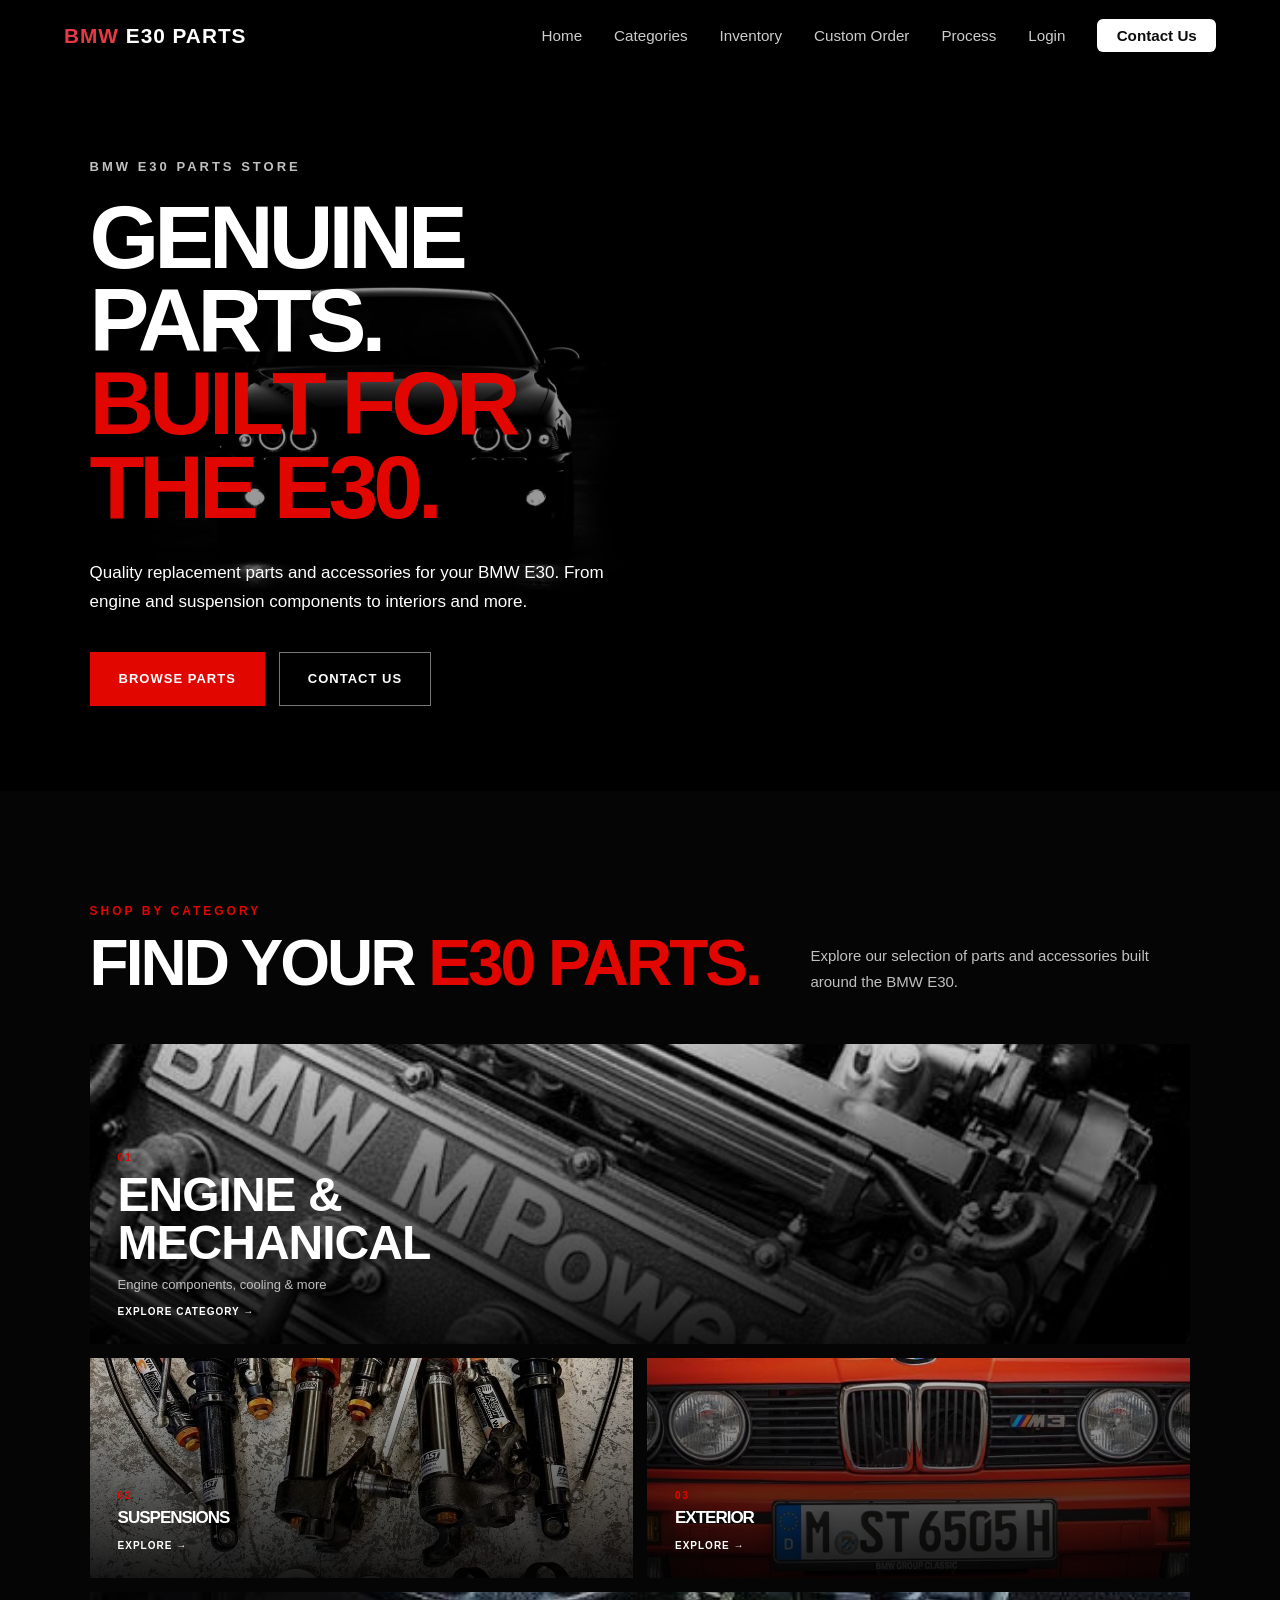
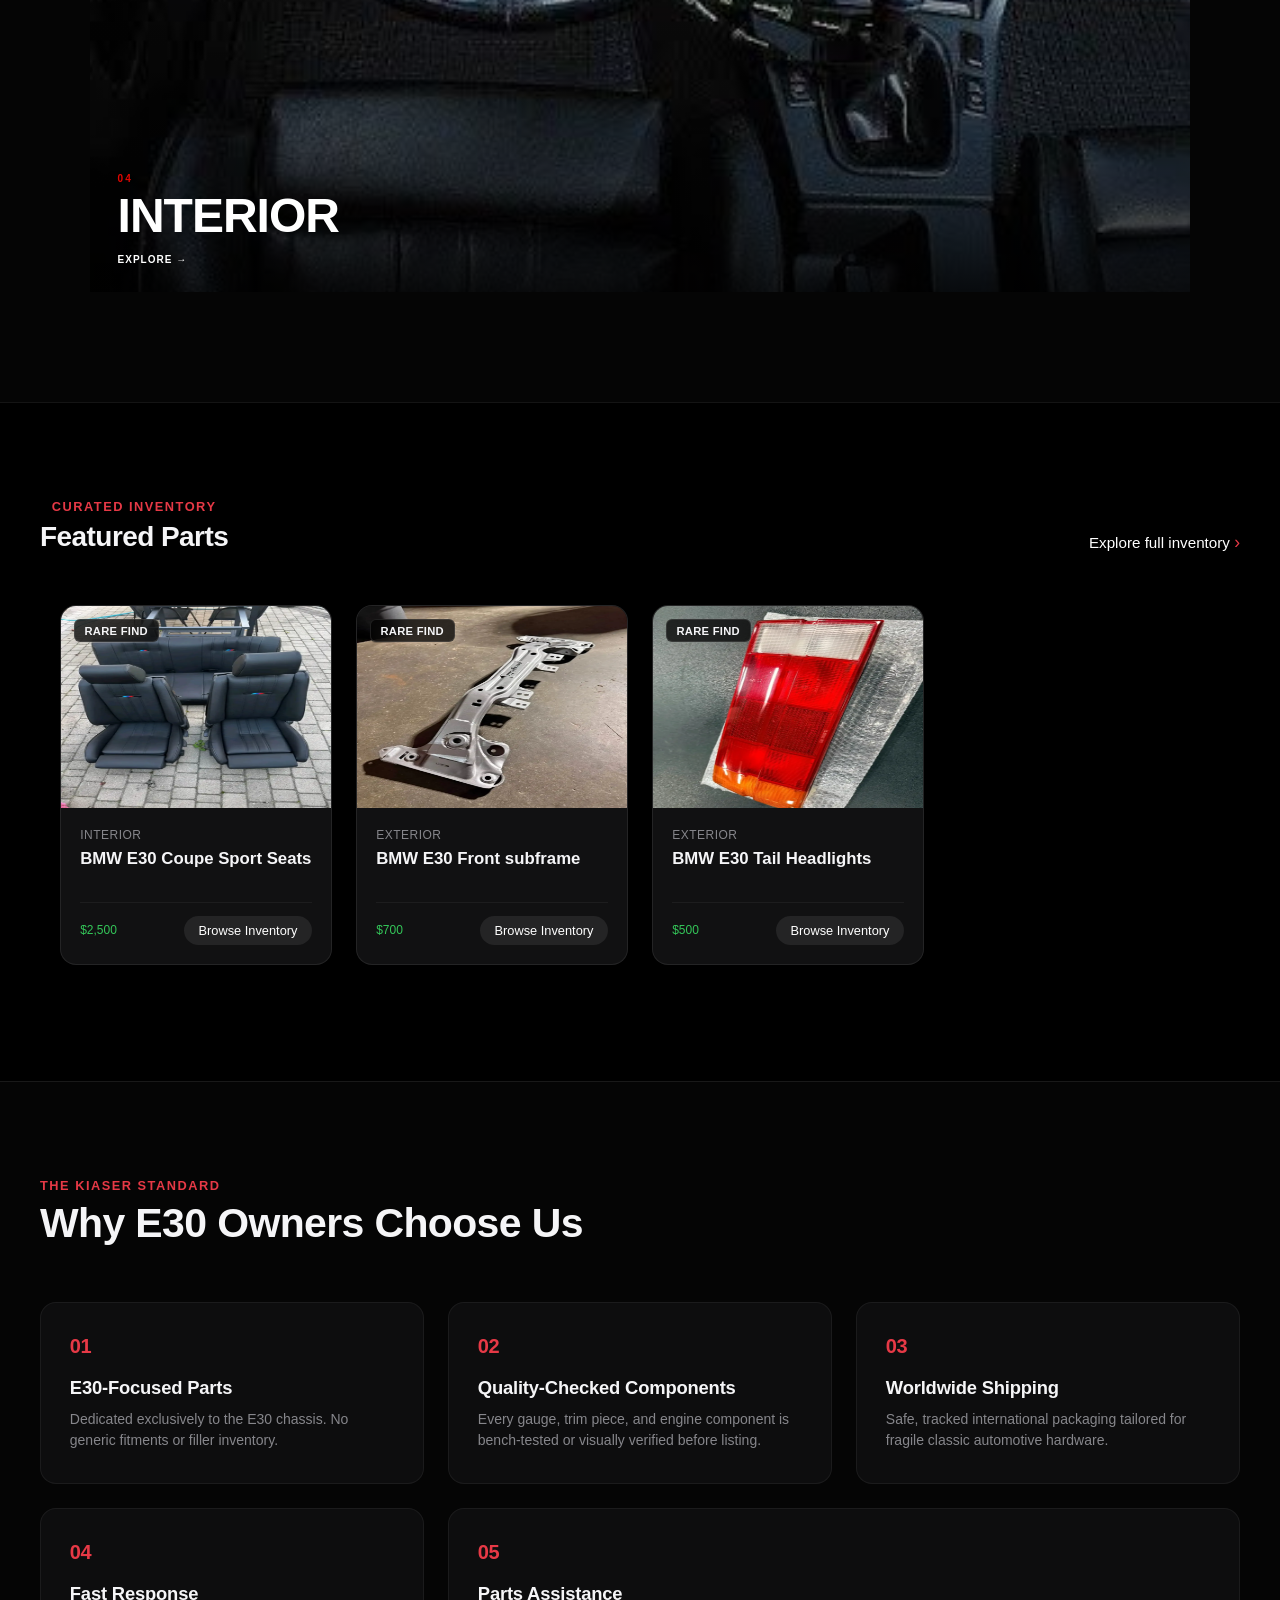
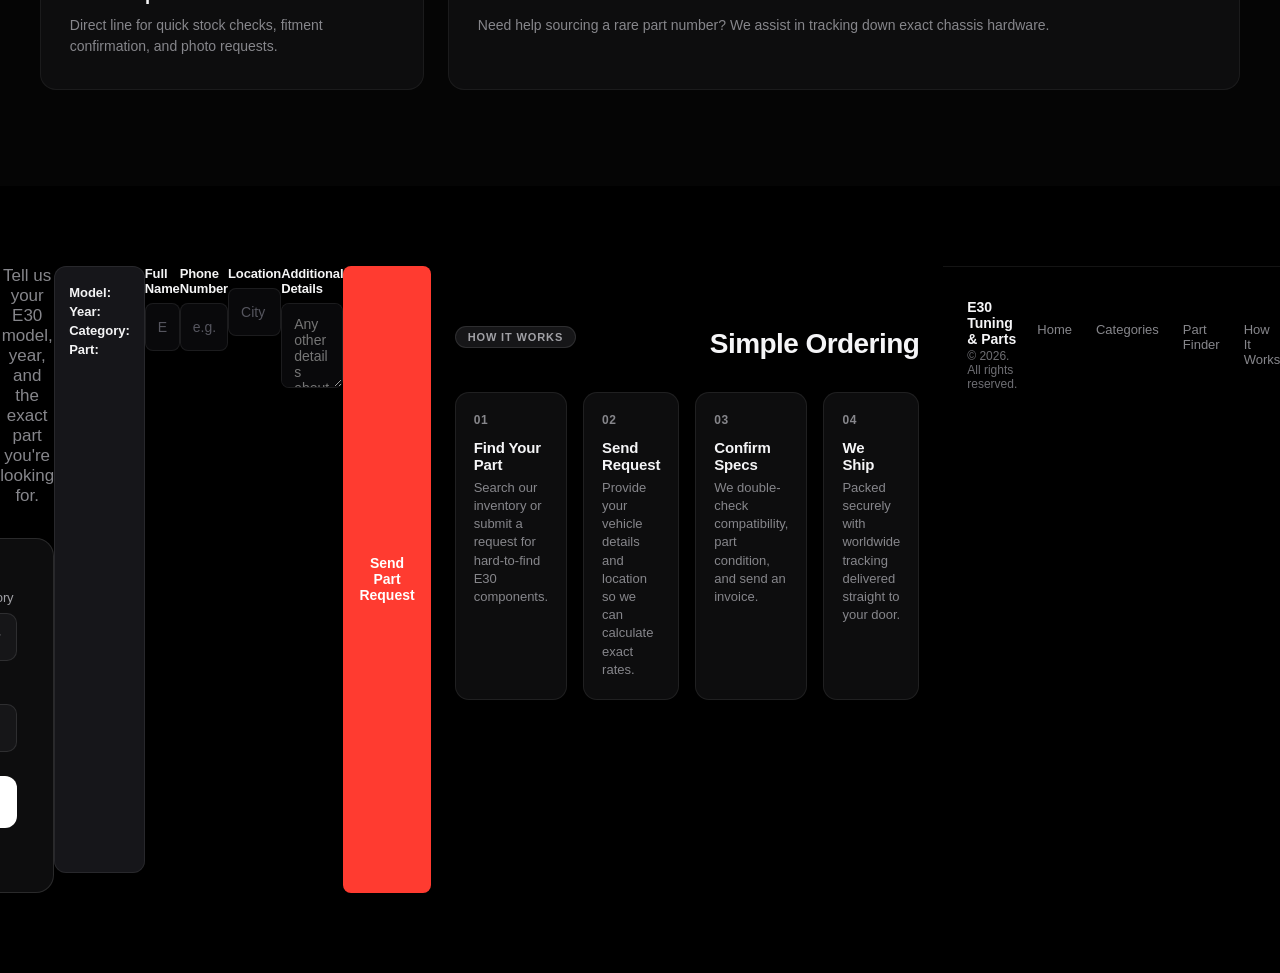
==== index.html @ f4e60f23 "Implement part finder modal with request form Added a part finder modal to the index.html file, incl" ====
<!DOCTYPE html>
<html lang="en">
<head>
  <meta charset="UTF-8" />
  <meta name="viewport" content="width=device-width, initial-scale=1.0" />
  <title>E30 Parts Guy | Genuine BMW E30 Spares</title>
  <link rel="stylesheet" href="style.css" />
</head>
<body>

  <!-- Header & Navigation Bar -->
  <header class="navbar">
    <div class="nav-container">
      
      <!-- Brand / Logo -->
      <a href="#" class="brand-logo">
        <span class="brand-accent">BMW</span> E30 PARTS
      </a>

      <!-- Desktop Navigation Links -->
      <nav class="desktop-menu">
        <a href="#">Home</a>
        <a href="#categories">Categories</a>
        <a href="parts.html">Inventory</a>
        <a href="#part-finder">Custom Order</a>
        <a href="#process">Process</a>
        <a href="login.html">Login</a>
        <a href="#footer" class="btn-contact">Contact Us</a>
      </nav>

      <!-- Hamburger Toggle Button (Mobile) -->
      <button class="hamburger" id="hamburger-btn" aria-label="Toggle Navigation">
        <span class="bar"></span>
        <span class="bar"></span>
        <span class="bar"></span>
      </button>

    </div>

    <!-- Fullscreen Mobile Menu Overlay -->
    <div class="mobile-menu" id="mobile-menu">
      <div class="mobile-menu-header">
        <a href="#" class="brand-logo">
          <span class="brand-accent">BMW</span> E30 PARTS
        </a>
        <button class="close-btn" id="close-btn" aria-label="Close Menu">&times;</button>
      </div>
      <nav class="mobile-nav-links">
        <a href="#" class="mobile-link">Home</a>
        <a href="#categories" class="mobile-link">Categories</a>
        <a href="parts.html" class="mobile-link">Inventory</a>
        <a href="#part-finder" class="mobile-link">Custom Order</a>
        <a href="#process" class="mobile-link">Process</a>
       <a href="login.html" class="mobile-link">Login</a>
        <a href="#footer" class="mobile-link btn-contact-mobile">Contact Us</a>
      </nav>
    </div>
  </header>
  <!-- hero section -->
<section class="e30-hero">
  <div class="e30-hero-content">
    <span class="e30-eyebrow">BMW E30 PARTS STORE</span>

    <h1>
      Genuine Parts.<br>
      <span>Built for the E30.</span>
    </h1>

    <p>
      Quality replacement parts and accessories for your BMW E30.
      From engine and suspension components to interiors and more.
    </p>

    <div class="e30-hero-actions">
      <a href="parts.html" class="e30-btn e30-btn-primary">
        Browse Parts
      </a>

      <a href="#footer" class="e30-btn e30-btn-outline">
        Contact Us
      </a>
    </div>

  <div class="e30-hero-image">
    <div class="e30-image-glow"></div>

    <img
      src="hero.jpg"
      alt="BMW E30"
      style ="filter: brightness(60%)"
    />
</div>
    <div class="e30-image-badge">
      <span>BMW</span>
      <strong>E30</strong>
      <small>PARTS & ACCESSORIES</small>
    </div>
  </div>
</section>
<!-- Categories -->
<section class="parts-categories" id="categories">
  <div class="categories-header">
    <div>
      <span class="section-label">SHOP BY CATEGORY</span>
      <h2>Find Your <span>E30 Parts.</span></h2>
    </div>

    <p>
      Explore our selection of parts and accessories built around the
      BMW E30.
    </p>
  </div>

  <div class="category-grid">

    <a href="parts.html" class="category-card category-featured">
      <img src="e.jpeg" alt="BMW E30 engine parts">

      <div class="category-overlay"></div>

      <div class="category-content">
        <span>01</span>
        <h3>Engine &<br>Mechanical</h3>
        <p>Engine components, cooling & more</p>
        <strong>Explore Category →</strong>
      </div>
    </a>

    <a href="parts.html" class="category-card">
      <img src="s.webp" alt="BMW E30 suspension">

      <div class="category-overlay"></div>

      <div class="category-content">
        <span>02</span>
        <h3>Suspensions</h3>
        <strong>Explore →</strong>
      </div>
    </a>
    
    <a href="parts.html" class="category-card">
      <img src="x.jpeg" alt="BMW E30 exterior parts">

      <div class="category-overlay"></div>

      <div class="category-content">
        <span>03</span>
        <h3>Exterior</h3>
        <strong>Explore →</strong>
      </div>
    </a>

    <a href="parts.html" class="category-card">
      <img src="i.jpeg" alt="BMW E30 interior">

      <div class="category-overlay"></div>

      <div class="category-content">
        <span>04</span>
        <h3>Interior</h3>
        <strong>Explore →</strong>
      </div>
    </a>

  </div>
</section>
<!-- Featured Parts Section -->
<section class="featured-section" id="inventory">
  <div class="featured-container">
    
    <!-- Section Header -->
    <div class="section-header">
      <div class="header-left">
        <span class="section-eyebrow">CURATED INVENTORY</span>
        <h2 class="section-title">Featured Parts</h2>
      </div>
      <a href="#all-parts" class="view-all-link">
        Explore full inventory <span class="chevron">&rsaquo;</span>
      </a>
    </div>

    <!-- 4-Product Grid -->
    <div class="products-grid">

      <!-- Product 1: Instrument Cluster -->
      <article class="product-card">
        <div class="product-image-container">
          <span class="product-badge">Rare Find</span>
          <img 
            src="1.webp" 
            alt="BMW E30 Instrument Gauge Cluster" 
            class="product-img"
          />
        </div>
        <div class="product-details">
          <span class="product-category">Interior</span>
          <h3 class="product-title">BMW E30 Coupe Sport Seats</h3>
          <p class="product-spec"></p>
          <div class="product-footer">
            <span class="product-status available">$2,500</span>
            <a href="parts.html" class="btn-product-cta">Browse Inventory</a>
          </div>
        </div>
      </article>

      <!-- Product 2: Steering Wheel -->
      <article class="product-card">
        <div class="product-image-container">
          <span class="product-badge">Rare Find</span>
          <img 
            src="2.webp" 
            alt="BMW E30 M-Tech 1 Steering Wheel" 
            class="product-img"
          />
        </div>
        <div class="product-details">
          <span class="product-category">Exterior</span>
          <h3 class="product-title">BMW E30 Front subframe</h3>
          <p class="product-spec"></p>
          <div class="product-footer">
            <span class="product-status available">$700</span>
           <a href="parts.html" class="btn-product-cta">Browse Inventory</a>
          </div>
        </div>
      </article>

      <!-- Product 3: Engine / Mechanical -->
      <article class="product-card">
        <div class="product-image-container">
          <span class="product-badge">Rare Find</span>
          <img 
            src="3.webp" 
            alt="BMW M20 Valve Control Units" 
            class="product-img"
          />
        </div>
        <div class="product-details">
          <span class="product-category">Exterior</span>
          <h3 class="product-title">BMW E30 Tail Headlights</h3>
          <p class="product-spec"></p>
          <div class="product-footer">
            <span class="product-status available">$500</span>
           <a href="parts.html" class="btn-product-cta">Browse Inventory</a>
          </div>
        </div>
      </article>

    </div>

  </div>
</section>
<!-- Why Choose Us Section -->
<section class="why-us-section">
  <div class="why-us-container">
    
    <!-- Section Header -->
    <div class="why-us-header">
      <span class="section-eyebrow">THE KIASER STANDARD</span>
      <h2 class="section-title">Why E30 Owners Choose Us</h2>
    </div>

    <!-- 5 Key Points Grid -->
    <div class="why-us-grid">

      <!-- Point 01 -->
      <div class="why-card">
        <span class="why-number">01</span>
        <h3 class="why-card-title">E30-Focused Parts</h3>
        <p class="why-card-desc">Dedicated exclusively to the E30 chassis. No generic fitments or filler inventory.</p>
      </div>

      <!-- Point 02 -->
      <div class="why-card">
        <span class="why-number">02</span>
        <h3 class="why-card-title">Quality-Checked Components</h3>
        <p class="why-card-desc">Every gauge, trim piece, and engine component is bench-tested or visually verified before listing.</p>
      </div>

      <!-- Point 03 -->
      <div class="why-card">
        <span class="why-number">03</span>
        <h3 class="why-card-title">Worldwide Shipping</h3>
        <p class="why-card-desc">Safe, tracked international packaging tailored for fragile classic automotive hardware.</p>
      </div>

      <!-- Point 04 -->
      <div class="why-card">
        <span class="why-number">04</span>
        <h3 class="why-card-title">Fast Response</h3>
        <p class="why-card-desc">Direct line for quick stock checks, fitment confirmation, and photo requests.</p>
      </div>

      <!-- Point 05 -->
      <div class="why-card why-card-featured">
        <span class="why-number">05</span>
        <h3 class="why-card-title">Parts Assistance</h3>
        <p class="why-card-desc">Need help sourcing a rare part number? We assist in tracking down exact chassis hardware.</p>
      </div>

    </div>

  </div>
</section>
<!-- Parts -->
<section class="part-finder-section" id="part-finder">
  <div class="container">
    <div class="section-header">
      <span class="badge">E30 Compatibility / Part Finder</span>
      <h2>Looking for a specific part?</h2>
      <p>Tell us your E30 model, year, and the exact part you're looking for.</p>
    </div>

    <form class="finder-card" onsubmit="event.preventDefault();">
      <div class="form-grid">
        <!-- Model Selection -->
        <div class="input-group">
          <label for="model">Model</label>
          <div class="select-wrapper">
            <select id="model" required>
              <option value="" disabled selected>Select Model</option>
              <option value="318i">318i / 318is</option>
              <option value="325i">325i / 325is / 325e</option>
              <option value="325ix">325iX (AWD)</option>
              <option value="m3">M3</option>
            </select>
          </div>
        </div>

        <!-- Year Selection -->
        <div class="input-group">
          <label for="year">Year</label>
          <div class="select-wrapper">
            <select id="year" required>
              <option value="" disabled selected>Select Year</option>
              <option value="1984">1984</option>
              <option value="1985">1985</option>
              <option value="1986">1986</option>
              <option value="1987">1987</option>
              <option value="1988">1988</option>
              <option value="1989">1989</option>
              <option value="1990">1990</option>
              <option value="1991">1991</option>
            </select>
          </div>
        </div>

        <!-- Category Selection -->
        <div class="input-group">
          <label for="category">Part Category</label>
          <div class="select-wrapper">
            <select id="category" required>
              <option value="" disabled selected>Select Category</option>
              <option value="engine">Engine & Performance</option>
              <option value="suspension">Suspension & Steering</option>
              <option value="coding-ecu">ECU, Tuning & Coding</option>
              <option value="exterior">Exterior & Body</option>
              <option value="interior">Interior & Trim</option>
            </select>
          </div>
        </div>

        <!-- Detail Input -->
        <div class="input-group full-width">
          <label for="part-needed">What do you need?</label>
          <input 
            type="text" 
            id="part-needed" 
            placeholder="e.g. Bosch Motronic 1.3 ECU, Chip Tuning, Front Lip, Steering Rack..." 
            required
          />
        </div>
      </div>

      <button type="submit" class="submit-btn">
        <span>Find My Part</span>
        <svg width="16" height="16" viewBox="0 0 16 16" fill="none" xmlns="http://www.w3.org/2000/svg">
          <path d="M6 12L10 8L6 4" stroke="currentColor" stroke-width="1.75" stroke-linecap="round" stroke-linejoin="round"/>
<!-- ==========================================
     PART FINDER MODAL
     ========================================== -->

<div class="finder-modal" id="finderModal">

  <div class="finder-modal-content">

    <div class="finder-modal-header">
      <div>
        <h3>Tell Us About Your Request</h3>
        <p>
          Leave your contact details and we'll get back to you about the part.
        </p>
      </div>

      <button
        type="button"
        class="finder-modal-close"
        id="finderModalClose"
        aria-label="Close"
      >
        &times;
      </button>
    </div>


    <!-- Selected request summary -->

    <div class="finder-request-summary">

      <p>
        <strong>Model:</strong>
        <span id="summaryModel"></span>
      </p>

      <p>
        <strong>Year:</strong>
        <span id="summaryYear"></span>
      </p>

      <p>
        <strong>Category:</strong>
        <span id="summaryCategory"></span>
      </p>

      <p>
        <strong>Part:</strong>
        <span id="summaryPart"></span>
      </p>

    </div>


    <div
      class="finder-modal-message"
      id="finderModalMessage"
    ></div>


    <form id="finderContactForm">

      <!-- Request information -->
      <input
        type="hidden"
        name="form_type"
        value="Part Finder Request"
      />

      <input
        type="hidden"
        name="vehicle_model"
        id="formModel"
      />

      <input
        type="hidden"
        name="vehicle_year"
        id="formYear"
      />

      <input
        type="hidden"
        name="part_category"
        id="formCategory"
      />

      <input
        type="hidden"
        name="part_needed"
        id="formPart"
      />


      <!-- Customer information -->

      <div class="finder-modal-group">

        <label for="finderName">
          Full Name
        </label>

        <input
          type="text"
          id="finderName"
          name="full_name"
          placeholder="Enter your full name"
          required
        />

      </div>


      <div class="finder-modal-group">

        <label for="finderPhone">
          Phone Number
        </label>

        <input
          type="tel"
          id="finderPhone"
          name="phone_number"
          placeholder="e.g. +234 801 234 5678"
          required
        />

      </div>


      <div class="finder-modal-group">

        <label for="finderLocation">
          Location
        </label>

        <input
          type="text"
          id="finderLocation"
          name="location"
          placeholder="City / State / Country"
          required
        />

      </div>


      <div class="finder-modal-group">

        <label for="finderDetails">
          Additional Details
        </label>

        <textarea
          id="finderDetails"
          name="additional_details"
          placeholder="Any other details about the part you need..."
        ></textarea>

      </div>


      <button
        type="submit"
        class="finder-modal-submit"
        id="finderModalSubmit"
      >
        Send Part Request
      </button>

    </form>

  </div>

</div>
<!-- how ordering works -->
<section class="process-section" id="process">
  <div class="container">
    <div class="section-header">
      <span class="badge">How It Works</span>
      <h2>Simple Ordering</h2>
    </div>

    <div class="steps-grid">
      <div class="step-card">
        <span class="step-num">01</span>
        <h3>Find Your Part</h3>
        <p>Search our inventory or submit a request for hard-to-find E30 components.</p>
      </div>

      <div class="step-card">
        <span class="step-num">02</span>
        <h3>Send Request</h3>
        <p>Provide your vehicle details and location so we can calculate exact rates.</p>
      </div>

      <div class="step-card">
        <span class="step-num">03</span>
        <h3>Confirm Specs</h3>
        <p>We double-check compatibility, part condition, and send an invoice.</p>
      </div>

      <div class="step-card">
        <span class="step-num">04</span>
        <h3>We Ship</h3>
        <p>Packed securely with worldwide tracking delivered straight to your door.</p>
      </div>
    </div>
  </div>
</section>
<!-- Footer -->
<footer class="site-footer" id="footer">
  <div class="footer-container">
    <!-- Brand / Copyright -->
    <div class="footer-brand">
      <span class="brand-name">E30 Tuning & Parts</span>
      <p class="copyright">&copy; 2026. All rights reserved.</p>
    </div>

    <!-- On-Page Navigation Links -->
    <nav class="footer-nav">
      <a href="#">Home</a>
      <a href="#categories">Categories</a>
      <a href="#part-finder">Part Finder</a>
      <a href="#process">How It Works</a>
    </nav>

    <!-- Social & Contact -->
    <div class="footer-external">
      <a href="https://www.tiktok.com/@bmwe30accessories?_r=1&_t=ZG-9AFCvTBDe2S" target="_blank" rel="noopener noreferrer" class="footer-link">
        <svg width="16" height="16" viewBox="0 0 24 24" fill="currentColor">
          <path d="M19.59 6.69a4.83 4.83 0 01-3.77-4.25V2h-3.45v13.67a2.89 2.89 0 01-5.2 1.74 2.89 2.89 0 012.31-4.64c.29 0 .56.04.82.1v-3.6a6.35 6.35 0 00-.82-.05A6.34 6.34 0 003.15 15.5a6.34 6.34 0 0010.86 4.43v-7a8.16 8.16 0 004.77 1.52v-3.4a4.85 4.85 0 01-.19-4.36z"/>
        </svg>
        <span>TikTok</span>
      </a>
      <a href="mailto:Jamesbelaruse@gmail.com" class="footer-link">
        <svg width="16" height="16" viewBox="0 0 24 24" fill="none" stroke="currentColor" stroke-width="2" stroke-linecap="round" stroke-linejoin="round">
          <rect x="2" y="4" width="20" height="16" rx="2"/>
          <path d="m22 7-8.97 5.7a1.94 1.94 0 0 1-2.06 0L2 7"/>
        </svg>
        <span>Email</span>
      </a>
    </div>
  </div>
</footer>



  <script src="script.js"></script>
</body>
</html>
---- style.css ----
/* --- Reset & Global Styling --- */
* {
  margin: 0;
  padding: 0;
  box-sizing: border-box;
  font-family: -apple-system, BlinkMacSystemFont, "Segoe UI", Roboto, Oxygen, Ubuntu, Cantarell, sans-serif;
}

body {
  background-color: black;
  color: #ffffff;
}

/* --- Navigation Bar Layout --- */
.navbar {
  position: sticky;
  top: 0;
  width: 100%;
  background-color: black;
  backdrop-filter: blur(10px);
  z-index: 1000;
}

.nav-container {
  max-width: 1200px;
  margin: 0 auto;
  display: flex;
  align-items: center;
  justify-content: space-between;
  padding: 1.2rem 1.5rem;
}

/* Brand Styling */
.brand-logo {
  font-size: 1.3rem;
  font-weight: 800;
  letter-spacing: 1px;
  color: #ffffff;
  text-decoration: none;
  text-transform: uppercase;
}

.brand-accent {
  color: #e63946; /* BMW High-performance Red Accent */
}

/* Desktop Links */
.desktop-menu {
  display: flex;
  align-items: center;
  gap: 2rem;
}

.desktop-menu a {
  color: #cccccc;
  text-decoration: none;
  font-size: 0.95rem;
  font-weight: 500;
  transition: color 0.2s ease-in-out;
}

.desktop-menu a:hover {
  color: #ffffff;
}

.btn-contact {
  background-color: #ffffff;
  color: #0d0d0d !important;
  padding: 0.5rem 1.2rem;
  border-radius: 6px;
  font-weight: 600 !important;
  transition: background-color 0.2s ease-in-out !important;
}

.btn-contact:hover {
  background-color: #e0e0e0;
}

/* --- Hamburger Icon (Hidden on Desktop) --- */
.hamburger {
  display: none;
  flex-direction: column;
  justify-content: space-between;
  width: 26px;
  height: 18px;
  background: transparent;
  border: none;
  cursor: pointer;
}

.hamburger .bar {
  width: 100%;
  height: 2px;
  background-color: #ffffff;
  border-radius: 2px;
  transition: all 0.3s ease;
}

/* --- Fullscreen Mobile Overlay Menu (Updated Smooth Slide & Stagger) --- */
.mobile-menu {
  position: fixed;
  top: 0;
  left: 0;
  width: 100vw;
  height: 100vh;
  background-color: rgba(13, 13, 13, 0.98);
  backdrop-filter: blur(15px);
  display: flex;
  flex-direction: column;
  justify-content: flex-start;
  padding: 1.5rem;
  
  /* Smooth Slide & Fade Down */
  transform: translateY(-100%);
  opacity: 0;
  visibility: hidden;
  transition: transform 0.45s cubic-bezier(0.16, 1, 0.3, 1),
              opacity 0.35s ease,
              visibility 0.45s ease;
  z-index: 2000;
}

.mobile-menu.active {
  transform: translateY(0);
  opacity: 1;
  visibility: visible;
}

.mobile-menu-header {
  display: flex;
  justify-content: space-between;
  align-items: center;
  margin-bottom: 3rem;
}

.close-btn {
  background: none;
  border: none;
  color: #ffffff;
  font-size: 2.5rem;
  line-height: 1;
  cursor: pointer;
  transition: transform 0.2s ease;
}

.close-btn:active {
  transform: scale(0.9);
}

.mobile-nav-links {
  display: flex;
  flex-direction: column;
  align-items: center;
  gap: 2rem;
  margin-top: auto;
  margin-bottom: auto;
}

/* Staggered Link Animation */
.mobile-nav-links a {
  color: #ffffff;
  text-decoration: none;
  font-size: 1.8rem;
  font-weight: 600;
  letter-spacing: 0.5px;
  
  /* Initial offset position for staggered reveal */
  opacity: 0;
  transform: translateY(20px);
  transition: opacity 0.3s ease, transform 0.3s ease, color 0.2s ease;
}

/* Slide links up into place when menu is active */
.mobile-menu.active .mobile-nav-links a {
  opacity: 1;
  transform: translateY(0);
}

/* Stagger timings per link */
.mobile-menu.active .mobile-nav-links a:nth-child(1) { transition-delay: 0.15s; }
.mobile-menu.active .mobile-nav-links a:nth-child(2) { transition-delay: 0.20s; }
.mobile-menu.active .mobile-nav-links a:nth-child(3) { transition-delay: 0.25s; }
.mobile-menu.active .mobile-nav-links a:nth-child(4) { transition-delay: 0.30s; }
.mobile-menu.active .mobile-nav-links a:nth-child(5) { transition-delay: 0.35s; }
.mobile-menu.active .mobile-nav-links a:nth-child(6) { transition-delay: 0.40s; }

.mobile-nav-links a:hover {
  color: #e63946;
}

.btn-contact-mobile {
  background-color: #e63946;
  color: #ffffff !important;
  padding: 0.8rem 2.5rem;
  border-radius: 8px;
  font-size: 1.2rem !important;
  margin-top: 1rem;
}


.btn-contact-mobile {
  background-color: #e63946;
  color: #ffffff !important;
  padding: 0.8rem 2.5rem;
  border-radius: 8px;
  font-size: 1.2rem !important;
  margin-top: 1rem;
}

/* --- Responsive Media Query --- */
@media (max-width: 768px) {
  .desktop-menu {
    display: none;
  }

  .hamburger {
    display: flex;
  }
}
.e30-hero {
  position: relative;
  min-height: 720px;
  display: flex;
  align-items: center;
  overflow: hidden;
  padding: 80px 7%;
  background: black;
  color: #fff;
  isolation: isolate;
}

/* FULL HERO BACKGROUND IMAGE */
.e30-hero-image {
  position: absolute;
  inset: 0;
  z-index: -2;
}

.e30-hero-image img {
  width: 100%;
  height: 100%;
  display: block;
  object-fit: cover;
  object-position: center;
}

/* DARK OVERLAY */
.e30-hero::after {
  content: "";
  position: absolute;
  inset: 0;
  z-index: -1;
  background: rgba(0, 0, 0, 0.38);
}

/* LEFT CONTENT */
.e30-hero-content {
  position: relative;
  z-index: 2;
  width: 55%;
  max-width: 680px;
}

.e30-eyebrow {
  display: inline-block;
  margin-bottom: 22px;
  color: silver;
  font-size: 13px;
  font-weight: 800;
  letter-spacing: 3px;
  text-transform: uppercase;
}

.e30-hero h1 {
  margin: 0;
  font-size: clamp(52px, 7vw, 90px);
  line-height: 0.93;
  letter-spacing: -5px;
  font-weight: 900;
  text-transform: uppercase;
}

.e30-hero h1 span {
  color: #e10600;
}

.e30-hero p {
  max-width: 520px;
  margin: 30px 0 35px;
  color: white;
  font-size: 17px;
  line-height: 1.7;
  font-weight:500;
}

/* BUTTONS */
.e30-hero-actions {
  display: flex;
  gap: 14px;
  flex-wrap: wrap;
}

.e30-btn {
  display: inline-flex;
  align-items: center;
  justify-content: center;
  min-height: 54px;
  padding: 0 28px;
  text-decoration: none;
  font-size: 13px;
  font-weight: 800;
  letter-spacing: 1px;
  text-transform: uppercase;
  transition: 0.2s ease;
}

.e30-btn-primary {
  background: #e10600;
  border: 1px solid #e10600;
  color: #fff;
}

.e30-btn-primary:hover {
  background: #fff;
  border-color: #fff;
  color: #050505;
}

.e30-btn-outline {
  background: rgba(0, 0, 0, 0.35);
  border: 1px solid #777;
  color: #fff;
}

.e30-btn-outline:hover {
  border-color: #e10600;
  color: #e10600;
}


/* HIDE BADGE */
.e30-image-badge {
  display: none;
}

/* MOBILE FIXES */
@media (max-width: 700px) {
  .e30-hero {
    min-height: 700px;
    padding: 70px 22px;
    align-items: flex-start; /* Align content to top to give image room */
  }

  /* Shift image downward on mobile so headlights sit below paragraph text */
  .e30-hero-image img {
    object-position: center 80%; 
  }

  /* Solid dark background behind top text, fading into dark overlay at bottom */
  .e30-hero::after {
    background: linear-gradient(
      180deg,
      rgba(5, 5, 5, 0.95) 0%,
      rgba(5, 5, 5, 0.85) 55%,
      rgba(5, 5, 5, 0.40) 100%
    );
  }

  .e30-hero-content {
    width: 100%;
  }

  .e30-hero h1 {
    font-size: clamp(40px, 12vw, 60px); /* Slightly smaller heading to save vertical space */
    letter-spacing: -2px;
  }

  .e30-hero p {
    font-size: 15px;
    color: #e0e0e0;
    text-shadow: 0 2px 4px rgba(0, 0, 0, 0.8); /* Subtle shadow for extra pop */
  }
}
/* ==========================================================================
   FEATURED PARTS SECTION - CLEAN AUTOMOTIVE CARD GRID
   ========================================================================== */

.featured-section {
  width: 100%;
  background-color: #000000;
  padding: 6rem 2rem;
  border-top: 1px solid rgba(255, 255, 255, 0.08);
}

.featured-container {
  max-width: 1200px;
  margin: 0 auto;
  width: 100%;
}

/* --- Section Header Layout --- */
.section-header {
  display: flex;
  justify-content: space-between;
  align-items: flex-end;
  margin-bottom: 3rem;
}

.section-eyebrow {
  display: block;
  font-size: 0.8rem;
  font-weight: 600;
  letter-spacing: 1.5px;
  text-transform: uppercase;
  color: #e63946; /* BMW Red Accent */
  margin-bottom: 0.5rem;
}

.section-title {
  font-size: clamp(2rem, 3.2vw, 2.8rem);
  font-weight: 600;
  letter-spacing: -0.015em;
  color: #f5f5f7;
  line-height: 1.1;
}

.view-all-link {
  color: #ffffff;
  text-decoration: none;
  font-size: 0.95rem;
  font-weight: 400;
  transition: color 0.15s ease;
  white-space: nowrap;
}

.view-all-link:hover {
  color: #ffffff;
}

.view-all-link .chevron {
  color: #e63946;
  font-size: 1.1rem;
}

/* --- 4-Card Grid --- */
.products-grid { 
  padding: 20px;
  display: grid;
  grid-template-columns: repeat(4, 1fr);
  gap: 1.5rem;
}

/* Individual Product Card Container */
.product-card {
  background-color: #111112;
  border: 1px solid rgba(255, 255, 255, 0.08);
  border-radius: 16px;
  overflow: hidden;
  display: flex;
  flex-direction: column;
  transition: transform 0.25s cubic-bezier(0.16, 1, 0.3, 1), border-color 0.25s ease;
}

.product-card:hover {
  transform: translateY(-4px);
  border-color: rgba(255, 255, 255, 0.2);
}

/* Image & Badge Area */
.product-image-container {
  position: relative;
  width: 100%;
  aspect-ratio: 4 / 3;
  background-color: #1a1a1c;
  overflow: hidden;
}

.product-img {
  width: 100%;
  height: 100%;
  object-fit: stretch;
  display: block;
  transition: transform 0.4s ease;
}

.product-card:hover .product-img {
  transform: scale(1.04);
}

.product-badge {
  position: absolute;
  top: 0.8rem;
  left: 0.8rem;
  background-color: rgba(0, 0, 0, 0.75);
  backdrop-filter: blur(8px);
  color: #f5f5f7;
  font-size: 0.7rem;
  font-weight: 600;
  padding: 0.3rem 0.6rem;
  border-radius: 6px;
  border: 1px solid rgba(255, 255, 255, 0.1);
  letter-spacing: 0.3px;
  text-transform: uppercase;
}

/* Product Info Area */
.product-details {
  padding: 1.2rem;
  display: flex;
  flex-direction: column;
  flex-grow: 1;
}

.product-category {
  font-size: 0.75rem;
  color: #86868b;
  text-transform: uppercase;
  letter-spacing: 0.5px;
  margin-bottom: 0.4rem;
}

.product-title {
  font-size: 1.05rem;
  font-weight: 600;
  color: #f5f5f7;
  line-height: 1.3;
  margin-bottom: 0.5rem;
}

.product-spec {
  font-size: 0.825rem;
  color: #a1a1a6;
  line-height: 1.4;
  margin-bottom: 1.5rem;
}

/* Card Footer & Action Button */
.product-footer {
  margin-top: auto;
  display: flex;
  align-items: center;
  justify-content: space-between;
  padding-top: 0.8rem;
  border-top: 1px solid rgba(255, 255, 255, 0.05);
}

.product-status {
  font-size: 0.75rem;
  font-weight: 500;
}

.product-status.available {
  color: #34c759; /* Apple clean green */
}

.product-status.limited {
  color: #ff9f0a; /* Apple clean orange */
}

.btn-product-cta {
  background-color: rgba(255, 255, 255, 0.08);
  color: #ffffff;
  text-decoration: none;
  font-size: 0.8rem;
  font-weight: 500;
  padding: 0.45rem 0.9rem;
  border-radius: 980px;
  transition: background-color 0.15s ease, color 0.15s ease;
}

.product-card:hover .btn-product-cta {
  background-color: #e63946;
  color: #ffffff;
}

/* --- Responsive Adjustments --- */
@media (max-width: 1024px) {
  .products-grid {
    grid-template-columns: repeat(2, 1fr);
    gap: 1.25rem;
  }
}

@media (max-width: 640px) {
  .featured-section {
    padding: 4rem 1.25rem;
  }

  .section-header {
    flex-direction: column;
    align-items: flex-start;
    gap: 1rem;
  }

  .products-grid {
    grid-template-columns: 1fr;
  }
}
.parts-categories {
  padding: 110px 7%;
  background: #050505;
  color: #fff;
}

/* HEADER */

.categories-header {
  display: flex;
  align-items: flex-end;
  justify-content: space-between;
  gap: 40px;
  margin-bottom: 50px;
}

.section-label {
  display: inline-block;
  margin-bottom: 15px;
  color: #e10600;
  font-size: 12px;
  font-weight: 800;
  letter-spacing: 3px;
}

.categories-header h2 {
  margin: 0;
  font-size: clamp(42px, 5vw, 68px);
  line-height: 0.95;
  letter-spacing: -3px;
  text-transform: uppercase;
}

.categories-header h2 span {
  color: #e10600;
}

.categories-header > p {
  max-width: 380px;
  margin: 0;
  color: silver;
  font-size: 15px;
  line-height: 1.7;
}

.category-grid {
  display: grid;
  grid-template-columns: 1fr 1fr;
  grid-template-rows: 300px 220px 300px;
  gap: 14px;
}

/* FIRST — FULL WIDTH */
.category-card:nth-child(1) {
  grid-column: 1 / 3;
  grid-row: 1;
}

/* SECOND — LEFT */
.category-card:nth-child(2) {
  grid-column: 1;
  grid-row: 2;
}

/* THIRD — RIGHT */
.category-card:nth-child(3) {
  grid-column: 2;
  grid-row: 2;
}

/* FOURTH — FULL WIDTH */
.category-card:nth-child(4) {
  grid-column: 1 / 3;
  grid-row: 3;
}

/* CARD */

.category-card {
  position: relative;
  min-height: 0;
  overflow: hidden;
  display: block;
  background: #111;
  color: #fff;
  text-decoration: none;
}

.category-card img {
  position: absolute;
  inset: 0;
  width: 100%;
  height: 100%;
  object-fit: cover;
  transition: transform 0.5s ease;
}

.category-card:hover img {
  transform: scale(1.05);
}

.category-overlay {
  position: absolute;
  inset: 0;
  background: linear-gradient(
    to top,
    rgba(0, 0, 0, 0.9),
    rgba(0, 0, 0, 0.2)
  );
}

.category-content {
  position: absolute;
  left: 28px;
  right: 28px;
  bottom: 25px;
  z-index: 2;
}

.category-content > span {
  display: block;
  margin-bottom: 8px;
  color: #e10600;
  font-size: 10px;
  font-weight: 800;
  letter-spacing: 2px;
}

.category-content h3 {
  margin: 0;
  color: #fff;
  font-size: 17px;
  line-height: 1;
  letter-spacing: -1px;
  text-transform: uppercase;
}

.category-content p {
  margin: 10px 0 0;
  color: silver;
  font-size: 13px;
}

.category-content strong {
  display: inline-block;
  margin-top: 14px;
  color: #fff;
  font-size: 10px;
  letter-spacing: 1px;
  text-transform: uppercase;
}

/* MAKE THE TWO FULL-WIDTH ITEMS MORE PROMINENT */

.category-card:nth-child(1) .category-content h3,
.category-card:nth-child(4) .category-content h3 {
  font-size: clamp(32px, 4vw, 48px);
}

/* RED ACCENT */

.category-card::after {
  content: "";
  position: absolute;
  left: 0;
  bottom: 0;
  width: 0;
  height: 3px;
  background: #e10600;
  transition: width 0.3s ease;
}

.category-card:hover::after {
  width: 100%;
}

/* MOBILE */



/* MOBILE BENTO */
@media (max-width: 600px) {
.category-grid {
  display: grid;
  grid-template-columns: 1fr 1fr;
  grid-template-rows: 300px 220px 300px;
  gap: 14px;
}

.category-card:nth-child(1) {
  grid-column: 1 / 3;
  grid-row: 1;
}

.category-card:nth-child(2) {
  grid-column: 1;
  grid-row: 2;
}

.category-card:nth-child(3) {
  grid-column: 2;
  grid-row: 2;
}

.category-card:nth-child(4) {
  grid-column: 1 / 3;
  grid-row: 3;
}
}
/* ==========================================================================
   WHY CHOOSE US SECTION - DARK MINIMALIST GRID
   ========================================================================== */

.why-us-section {
  width: 100%;
  background-color: #050505;
  padding: 6rem 2rem;
  border-top: 1px solid rgba(255, 255, 255, 0.08);
}

.why-us-container {
  max-width: 1200px;
  margin: 0 auto;
  width: 100%;
}

.why-us-header {
  margin-bottom: 3.5rem;
}

/* 5-Card Layout Grid */
.why-us-grid {
  display: grid;
  grid-template-columns: repeat(3, 1fr);
  gap: 1.5rem;
}

/* Individual Feature Card */
.why-card {
  background-color: #0d0d0e;
  border: 1px solid rgba(255, 255, 255, 0.06);
  border-radius: 16px;
  padding: 2rem 1.8rem;
  display: flex;
  flex-direction: column;
  transition: border-color 0.25s ease, transform 0.25s cubic-bezier(0.16, 1, 0.3, 1);
}

.why-card:hover {
  border-color: rgba(255, 255, 255, 0.18);
  transform: translateY(-3px);
}

/* Bold Red Index Number */
.why-number {
  font-size: 1.25rem;
  font-weight: 800;
  color: #e63946; /* BMW High-Performance Red */
  letter-spacing: -0.5px;
  margin-bottom: 1.2rem;
  display: inline-block;
}

.why-card-title {
  font-size: 1.15rem;
  font-weight: 600;
  color: #f5f5f7;
  letter-spacing: -0.01em;
  margin-bottom: 0.6rem;
}

.why-card-desc {
  font-size: 0.875rem;
  color: #86868b;
  line-height: 1.5;
  font-weight: 400;
}

/* Span the 5th item nicely across remaining space on larger screens */
@media (min-width: 1025px) {
  .why-card-featured {
    grid-column: span 2;
  }
}

/* --- Responsive Adjustments --- */
@media (max-width: 1024px) {
  .why-us-grid {
    grid-template-columns: repeat(2, 1fr);
  }
  
  .why-card-featured {
    grid-column: span 1;
  }
}

@media (max-width: 640px) {
  .why-us-section {
    padding: 4rem 1.25rem;
  }

  .why-us-grid {
    grid-template-columns: 1fr;
    gap: 1rem;
  }

  .why-card {
    padding: 1.5rem 1.25rem;
  }
}
/* Container & Section Layout */
.part-finder-section {
  background-color: #000000;
  color: #ffffff;
  padding: 80px 24px;
  font-family: -apple-system, BlinkMacSystemFont, "SF Pro Display", "SF Pro Text", "Segoe UI", Roboto, sans-serif;
  display: flex;
  justify-content: center;
}

.container {
  max-width: 840px;
  width: 100%;
}

/* Header */
.section-header {
  text-align: center;
  margin-bottom: 40px;
}

.badge {
  display: inline-block;
  font-size: 12px;
  font-weight: 600;
  letter-spacing: 0.08em;
  text-transform: uppercase;
  color: #a1a1a6;
  background: #161618;
  border: 1px solid rgba(255, 255, 255, 0.1);
  padding: 6px 14px;
  border-radius: 20px;
  margin-bottom: 16px;
}

.section-header h2 {
  font-size: 36px;
  font-weight: 700;
  letter-spacing: -0.02em;
  margin: 0 0 12px 0;
  color: #f5f5f7;
}

.section-header p {
  font-size: 17px;
  color: #86868b;
  margin: 0;
  font-weight: 400;
}

/* Form Container */
.finder-card {
  background: #0d0d0e;
  border: 1px solid rgba(255, 255, 255, 0.12);
  border-radius: 18px;
  padding: 36px;
  box-shadow: 0 20px 40px rgba(0, 0, 0, 0.6);
}

.form-grid {
  display: grid;
  grid-template-columns: repeat(3, 1fr);
  gap: 20px;
  margin-bottom: 24px;
}

.input-group {
  display: flex;
  flex-direction: column;
  gap: 8px;
}

.input-group.full-width {
  grid-column: 1 / -1;
}

label {
  font-size: 13px;
  font-weight: 500;
  color: #a1a1a6;
  letter-spacing: -0.01em;
}

/* Inputs & Selects */
input, select {
  width: 100%;
  height: 48px;
  background: #161618;
  border: 1px solid rgba(255, 255, 255, 0.1);
  border-radius: 10px;
  padding: 0 16px;
  color: #ffffff;
  font-size: 15px;
  outline: none;
  transition: border-color 0.2s ease, background-color 0.2s ease;
  box-sizing: border-box;
}

input::placeholder {
  color: #55555e;
}

input:focus, select:focus {
  border-color: #ffffff;
  background: #1c1c1e;
}

/* Select Wrapper Custom Arrow */
.select-wrapper {
  position: relative;
}

.select-wrapper select {
  appearance: none;
  -webkit-appearance: none;
  cursor: pointer;
}

.select-wrapper::after {
  content: "";
  position: absolute;
  right: 16px;
  top: 50%;
  transform: translateY(-50%);
  width: 8px;
  height: 5px;
  background-color: #86868b;
  clip-path: polygon(0 0, 100% 0, 50% 100%);
  pointer-events: none;
}

/* Submit Button */
.submit-btn {
  width: 100%;
  height: 52px;
  background: #ffffff;
  color: #000000;
  border: none;
  border-radius: 12px;
  font-size: 16px;
  font-weight: 600;
  cursor: pointer;
  display: flex;
  align-items: center;
  justify-content: center;
  gap: 8px;
  transition: background-color 0.2s ease, transform 0.1s ease;
}

.submit-btn:hover {
  background: #e8e8ed;
}

.submit-btn:active {
  transform: scale(0.99);
}

/* Responsive adjustments */
@media (max-width: 768px) {
  .form-grid {
    grid-template-columns: 1fr;
  }
  
  .finder-card {
    padding: 24px;
  }
  
  .section-header h2 {
    font-size: 28px;
  }
}
.process-section {
  background-color: #000000;
  color: #ffffff;
  padding: 60px 24px;
  font-family: -apple-system, BlinkMacSystemFont, "SF Pro Display", "SF Pro Text", "Segoe UI", Roboto, sans-serif;
  display: flex;
  justify-content: center;
}

.container {
  max-width: 1000px;
  width: 100%;
}

.section-header {
  text-align: center;
  margin-bottom: 32px;
}

.badge {
  display: inline-block;
  font-size: 11px;
  font-weight: 600;
  letter-spacing: 0.08em;
  text-transform: uppercase;
  color: #a1a1a6;
  background: #161618;
  border: 1px solid rgba(255, 255, 255, 0.1);
  padding: 4px 12px;
  border-radius: 20px;
  margin-bottom: 12px;
}

.section-header h2 {
  font-size: 28px;
  font-weight: 700;
  letter-spacing: -0.02em;
  margin: 0;
  color: #f5f5f7;
}

/* 4-Column Compact Horizontal Grid */
.steps-grid {
  display: grid;
  grid-template-columns: repeat(4, 1fr);
  gap: 16px;
}

.step-card {
  background: #0d0d0e;
  border: 1px solid rgba(255, 255, 255, 0.08);
  border-radius: 14px;
  padding: 20px 18px;
  display: flex;
  flex-direction: column;
}

.step-num {
  font-size: 12px;
  font-weight: 700;
  color: #86868b;
  letter-spacing: 0.05em;
  margin-bottom: 12px;
}

.step-card h3 {
  font-size: 15px;
  font-weight: 600;
  color: #f5f5f7;
  margin: 0 0 6px 0;
  letter-spacing: -0.01em;
}

.step-card p {
  font-size: 13px;
  color: #86868b;
  line-height: 1.4;
  margin: 0;
}

/* Mobile Responsiveness */
@media (max-width: 840px) {
  .steps-grid {
    grid-template-columns: repeat(2, 1fr);
  }
}

@media (max-width: 480px) {
  .steps-grid {
    grid-template-columns: 1fr;
  }
}
.site-footer {
  background-color: #000000;
  border-top: 1px solid rgba(255, 255, 255, 0.08);
  padding: 32px 24px;
  font-family: -apple-system, BlinkMacSystemFont, "SF Pro Display", "SF Pro Text", "Segoe UI", Roboto, sans-serif;
}

.footer-container {
  max-width: 1000px;
  margin: 0 auto;
  display: flex;
  align-items: center;
  justify-content: space-between;
  gap: 20px;
}

/* Brand info */
.footer-brand .brand-name {
  display: block;
  font-size: 14px;
  font-weight: 600;
  color: #f5f5f7;
  margin-bottom: 2px;
}

.footer-brand .copyright {
  font-size: 12px;
  color: #6e6e73;
  margin: 0;
}

/* Internal Section Links */
.footer-nav {
  display: flex;
  gap: 24px;
}

.footer-nav a {
  color: #86868b;
  text-decoration: none;
  font-size: 13px;
  font-weight: 400;
  transition: color 0.2s ease;
}

.footer-nav a:hover {
  color: #ffffff;
}

/* External Links (TikTok & Email) */
.footer-external {
  display: flex;
  align-items: center;
  gap: 16px;
}

.footer-link {
  display: inline-flex;
  align-items: center;
  gap: 6px;
  color: #f5f5f7;
  text-decoration: none;
  font-size: 13px;
  font-weight: 500;
  background: #161618;
  border: 1px solid rgba(255, 255, 255, 0.1);
  padding: 6px 12px;
  border-radius: 8px;
  transition: background-color 0.2s ease, border-color 0.2s ease;
}

.footer-link:hover {
  background: #222226;
  border-color: rgba(255, 255, 255, 0.2);
}

/* Responsive adjustments for mobile */
@media (max-width: 768px) {
  .footer-container {
    flex-direction: column;
    align-items: center;
    text-align: center;
    gap: 20px;
  }

  .footer-nav {
    gap: 16px;
    flex-wrap: wrap;
    justify-content: center;
  }
}
/* ==========================================
   PART FINDER MODAL
   ========================================== */

.finder-modal {
  position: fixed;
  inset: 0;
  z-index: 6000;
  background: rgba(0, 0, 0, 0.78);
  backdrop-filter: blur(8px);

  display: flex;
  align-items: center;
  justify-content: center;
  padding: 20px;

  opacity: 0;
  visibility: hidden;
  transition: opacity 0.25s ease, visibility 0.25s ease;
}

.finder-modal.active {
  opacity: 1;
  visibility: visible;
}

.finder-modal-content {
  width: 100%;
  max-width: 480px;
  max-height: 90vh;
  overflow-y: auto;

  background: var(--bg-surface, #121215);
  border: 1px solid var(--border-strong, rgba(255,255,255,.16));
  border-radius: 16px;
  padding: 24px;

  box-shadow: 0 16px 40px -10px rgba(0,0,0,.8);

  transform: translateY(20px) scale(.98);
  transition: transform .25s ease;
}

.finder-modal.active .finder-modal-content {
  transform: translateY(0) scale(1);
}

.finder-modal-header {
  display: flex;
  align-items: flex-start;
  justify-content: space-between;
  gap: 16px;
  margin-bottom: 20px;
}

.finder-modal-header h3 {
  margin: 0 0 6px;
  color: #f4f4f5;
  font-size: 21px;
}

.finder-modal-header p {
  margin: 0;
  color: #a1a1aa;
  font-size: 13px;
  line-height: 1.5;
}

.finder-modal-close {
  border: none;
  background: transparent;
  color: #a1a1aa;
  font-size: 28px;
  line-height: 1;
  cursor: pointer;
  padding: 0;
}

.finder-modal-close:hover {
  color: #fff;
}

/* Request summary */

.finder-request-summary {
  background: #16161a;
  border: 1px solid rgba(255,255,255,.08);
  border-radius: 12px;
  padding: 14px;
  margin-bottom: 20px;
}

.finder-request-summary p {
  margin: 4px 0;
  color: #a1a1aa;
  font-size: 13px;
}

.finder-request-summary strong {
  color: #f4f4f5;
}

/* Form */

.finder-modal-group {
  margin-bottom: 15px;
}

.finder-modal-group label {
  display: block;
  margin-bottom: 7px;
  color: #f4f4f5;
  font-size: 13px;
  font-weight: 600;
}

.finder-modal-group input,
.finder-modal-group textarea {
  width: 100%;
  box-sizing: border-box;

  background: #09090b;
  border: 1px solid rgba(255,255,255,.08);
  border-radius: 8px;

  color: #f4f4f5;
  font-family: inherit;
  font-size: 14px;

  padding: 12px;
  outline: none;

  transition: border-color .2s ease, box-shadow .2s ease;
}

.finder-modal-group textarea {
  min-height: 85px;
  resize: vertical;
}

.finder-modal-group input:focus,
.finder-modal-group textarea:focus {
  border-color: #ff3b30;
  box-shadow: 0 0 0 3px rgba(255,59,48,.12);
}

.finder-modal-submit {
  width: 100%;
  border: none;
  border-radius: 8px;

  background: #ff3b30;
  color: #fff;

  padding: 13px 16px;

  font-size: 14px;
  font-weight: 700;

  cursor: pointer;
  transition: background .2s ease, opacity .2s ease;
}

.finder-modal-submit:hover {
  background: #e03126;
}

.finder-modal-submit:disabled {
  opacity: .6;
  cursor: not-allowed;
}

/* Messages */

.finder-modal-message {
  display: none;

  padding: 12px;
  margin-bottom: 15px;

  border-radius: 8px;
  font-size: 13px;
  line-height: 1.4;
}

.finder-modal-message.success {
  display: block;
  background: rgba(48,209,88,.12);
  border: 1px solid rgba(48,209,88,.3);
  color: #30d158;
}

.finder-modal-message.error {
  display: block;
  background: rgba(255,59,48,.12);
  border: 1px solid rgba(255,59,48,.3);
  color: #ff3b30;
}

@media (max-width: 480px) {
  .finder-modal {
    padding: 12px;
    align-items: flex-end;
  }

  .finder-modal-content {
    max-height: 92vh;
    padding: 20px;
    border-radius: 16px 16px 10px 10px;
  }
}
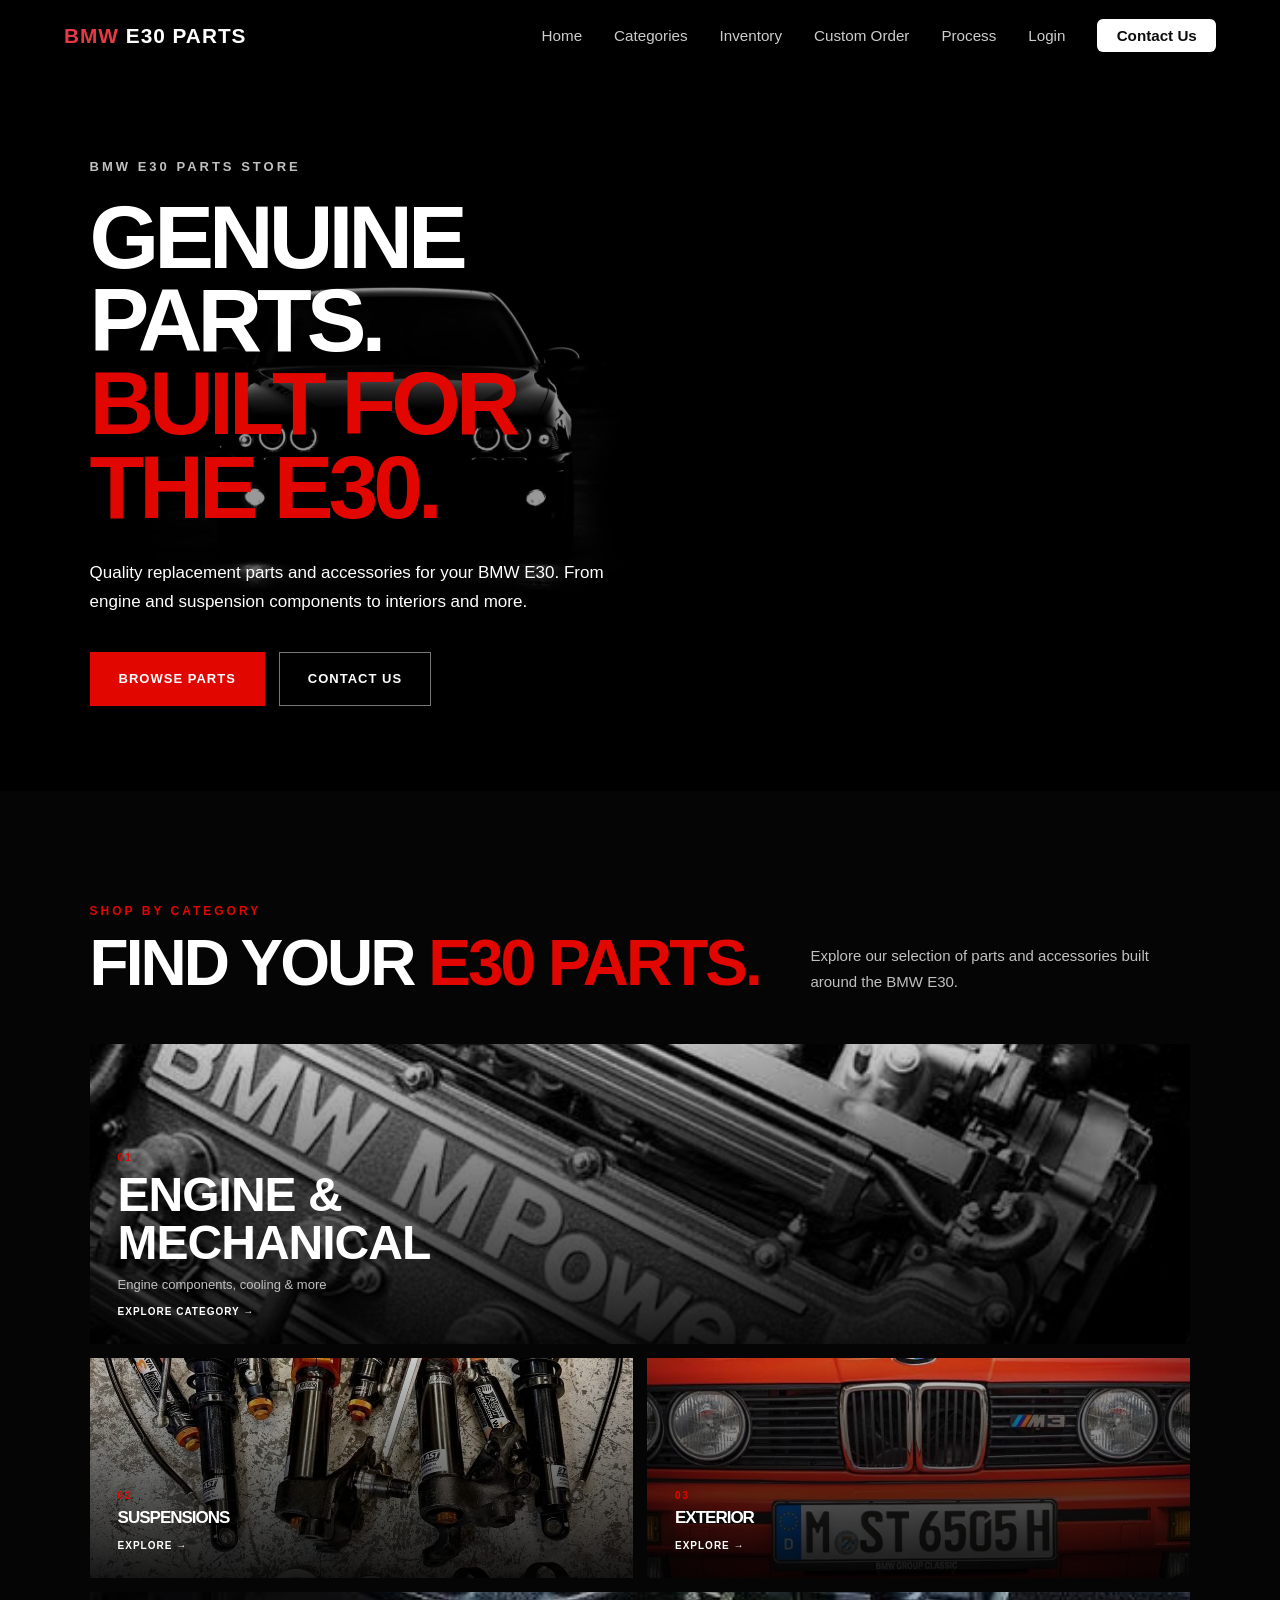
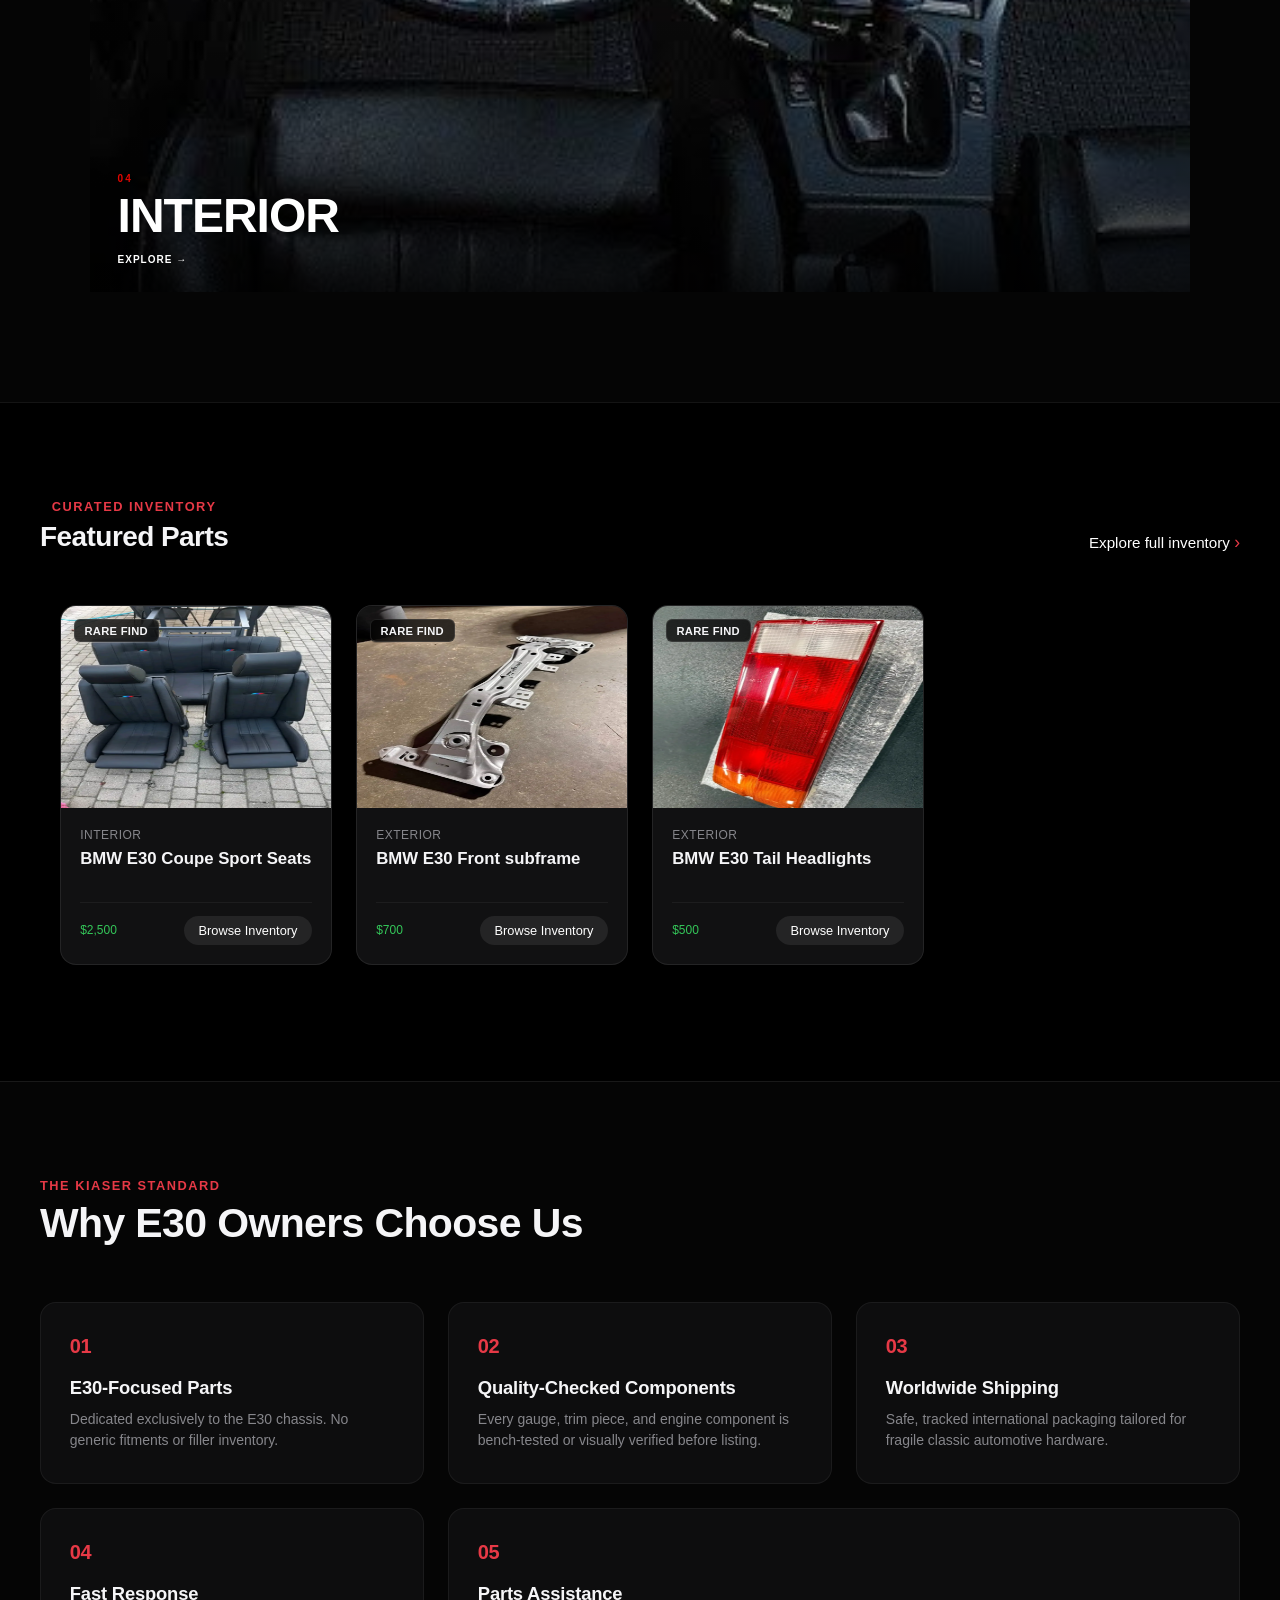
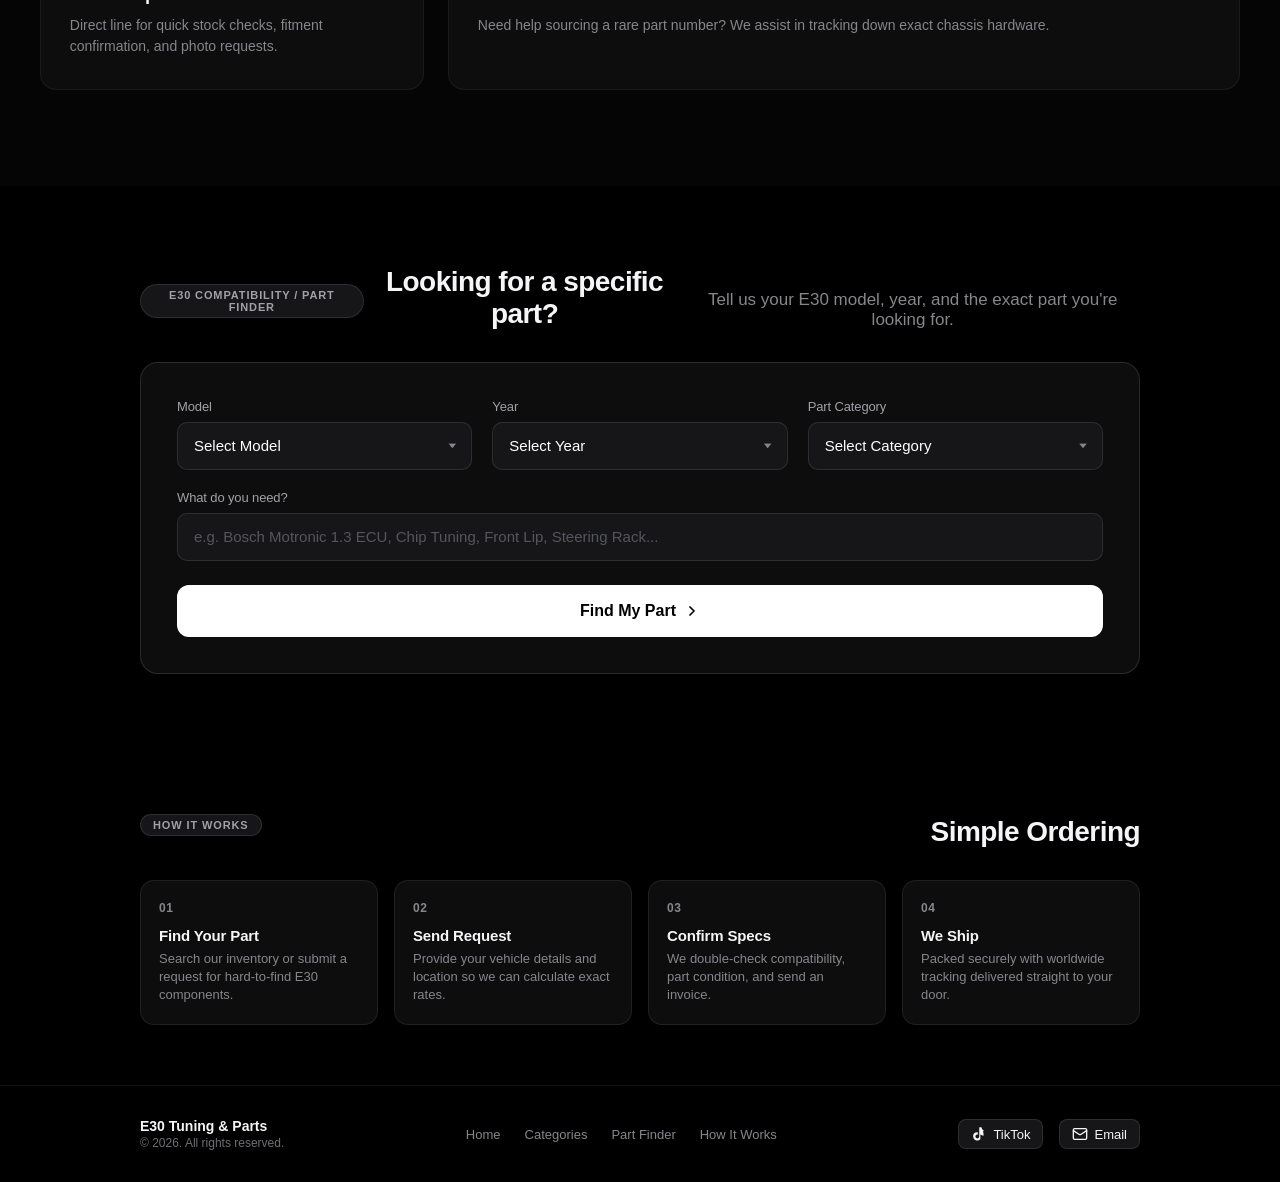
==== commit 06c8ac92: "Remove part finder modal from index.html Removed the part finder modal and related form elements fro" ====
--- a/index.html
+++ b/index.html
@@ -72,11 +72,11 @@
     </p>
 
     <div class="e30-hero-actions">
-      <a href="parts.html" class="e30-btn e30-btn-primary">
+      <a href="#shop" class="e30-btn e30-btn-primary">
         Browse Parts
       </a>
 
-      <a href="#footer" class="e30-btn e30-btn-outline">
+      <a href="#contact" class="e30-btn e30-btn-outline">
         Contact Us
       </a>
     </div>
@@ -375,181 +375,11 @@
         <span>Find My Part</span>
         <svg width="16" height="16" viewBox="0 0 16 16" fill="none" xmlns="http://www.w3.org/2000/svg">
           <path d="M6 12L10 8L6 4" stroke="currentColor" stroke-width="1.75" stroke-linecap="round" stroke-linejoin="round"/>
-<!-- ==========================================
-     PART FINDER MODAL
-     ========================================== -->
-
-<div class="finder-modal" id="finderModal">
-
-  <div class="finder-modal-content">
-
-    <div class="finder-modal-header">
-      <div>
-        <h3>Tell Us About Your Request</h3>
-        <p>
-          Leave your contact details and we'll get back to you about the part.
-        </p>
-      </div>
-
-      <button
-        type="button"
-        class="finder-modal-close"
-        id="finderModalClose"
-        aria-label="Close"
-      >
-        &times;
+        </svg>
       </button>
-    </div>
-
-
-    <!-- Selected request summary -->
-
-    <div class="finder-request-summary">
-
-      <p>
-        <strong>Model:</strong>
-        <span id="summaryModel"></span>
-      </p>
-
-      <p>
-        <strong>Year:</strong>
-        <span id="summaryYear"></span>
-      </p>
-
-      <p>
-        <strong>Category:</strong>
-        <span id="summaryCategory"></span>
-      </p>
-
-      <p>
-        <strong>Part:</strong>
-        <span id="summaryPart"></span>
-      </p>
-
-    </div>
-
-
-    <div
-      class="finder-modal-message"
-      id="finderModalMessage"
-    ></div>
-
-
-    <form id="finderContactForm">
-
-      <!-- Request information -->
-      <input
-        type="hidden"
-        name="form_type"
-        value="Part Finder Request"
-      />
-
-      <input
-        type="hidden"
-        name="vehicle_model"
-        id="formModel"
-      />
-
-      <input
-        type="hidden"
-        name="vehicle_year"
-        id="formYear"
-      />
-
-      <input
-        type="hidden"
-        name="part_category"
-        id="formCategory"
-      />
-
-      <input
-        type="hidden"
-        name="part_needed"
-        id="formPart"
-      />
-
-
-      <!-- Customer information -->
-
-      <div class="finder-modal-group">
-
-        <label for="finderName">
-          Full Name
-        </label>
-
-        <input
-          type="text"
-          id="finderName"
-          name="full_name"
-          placeholder="Enter your full name"
-          required
-        />
-
-      </div>
-
-
-      <div class="finder-modal-group">
-
-        <label for="finderPhone">
-          Phone Number
-        </label>
-
-        <input
-          type="tel"
-          id="finderPhone"
-          name="phone_number"
-          placeholder="e.g. +234 801 234 5678"
-          required
-        />
-
-      </div>
-
-
-      <div class="finder-modal-group">
-
-        <label for="finderLocation">
-          Location
-        </label>
-
-        <input
-          type="text"
-          id="finderLocation"
-          name="location"
-          placeholder="City / State / Country"
-          required
-        />
-
-      </div>
-
-
-      <div class="finder-modal-group">
-
-        <label for="finderDetails">
-          Additional Details
-        </label>
-
-        <textarea
-          id="finderDetails"
-          name="additional_details"
-          placeholder="Any other details about the part you need..."
-        ></textarea>
-
-      </div>
-
-
-      <button
-        type="submit"
-        class="finder-modal-submit"
-        id="finderModalSubmit"
-      >
-        Send Part Request
-      </button>
-
     </form>
-
-  </div>
-
-</div>
+  </div>
+</section>
 <!-- how ordering works -->
 <section class="process-section" id="process">
   <div class="container">
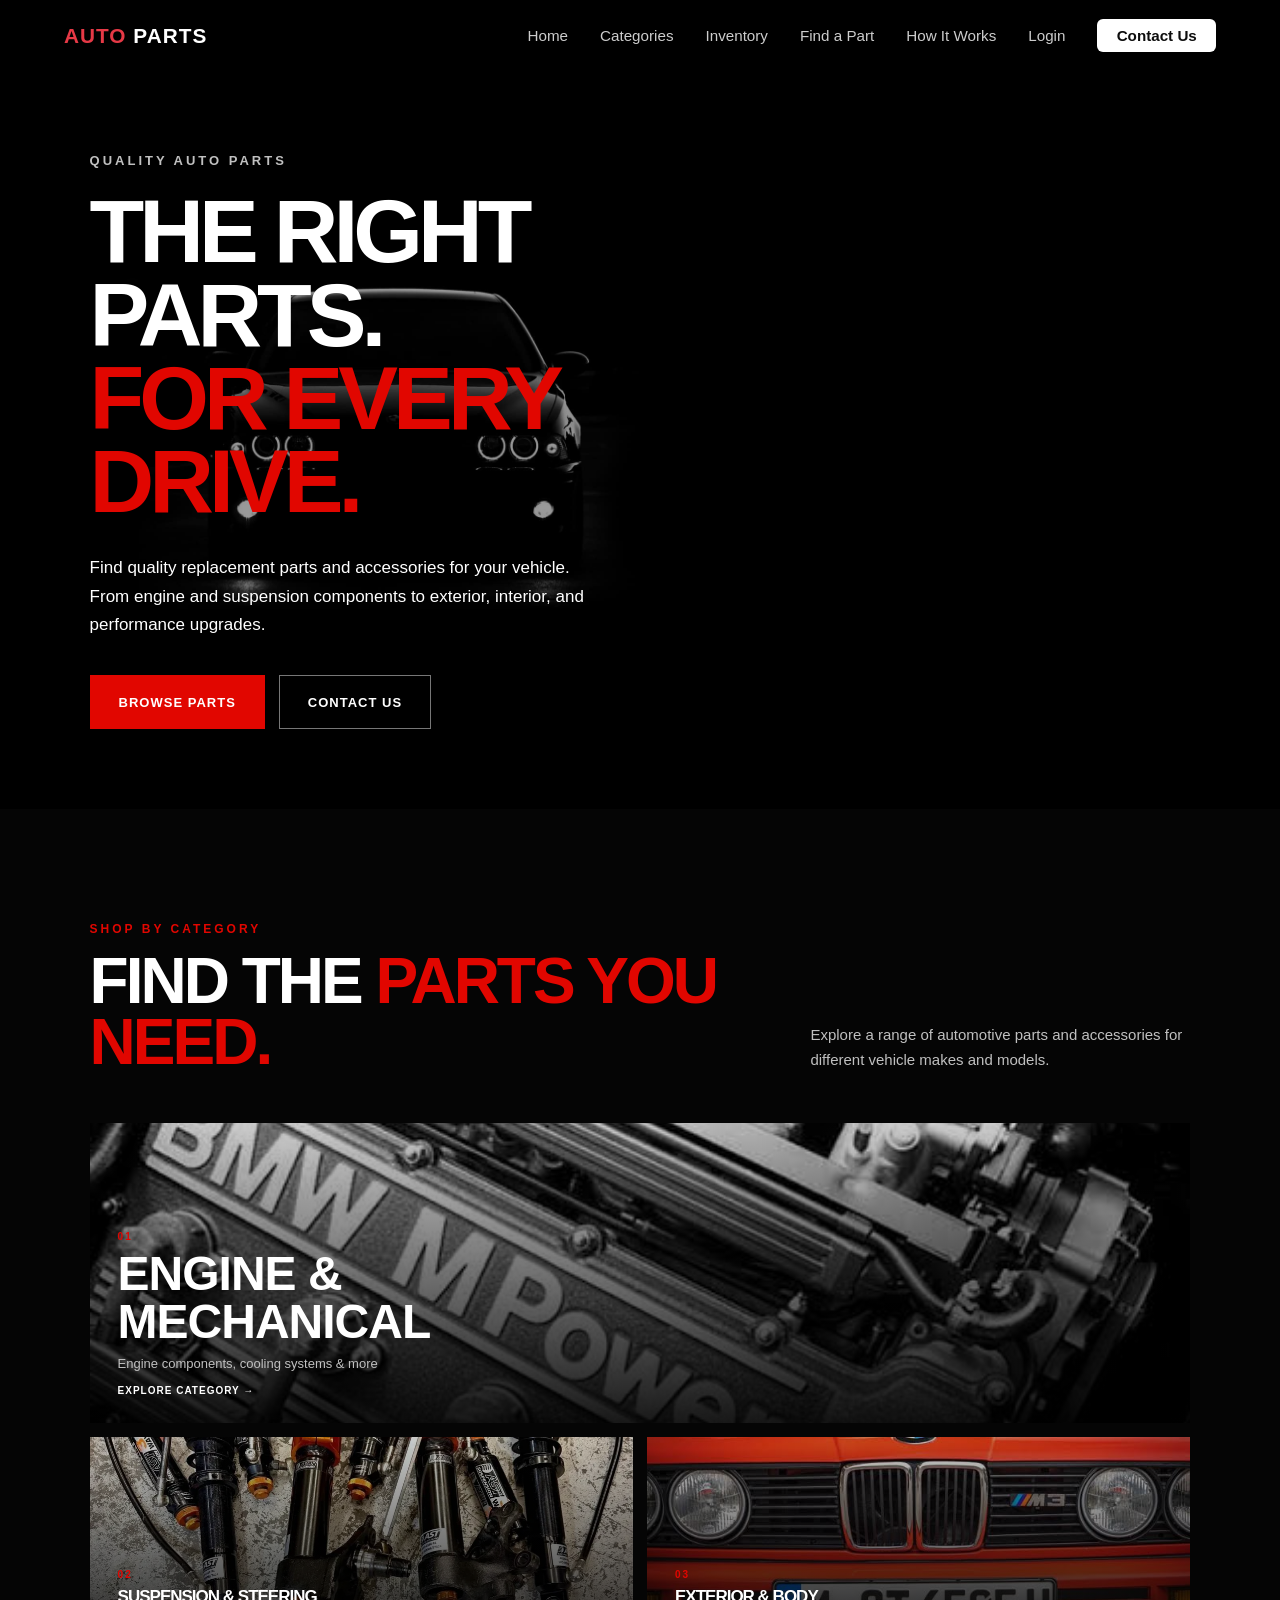
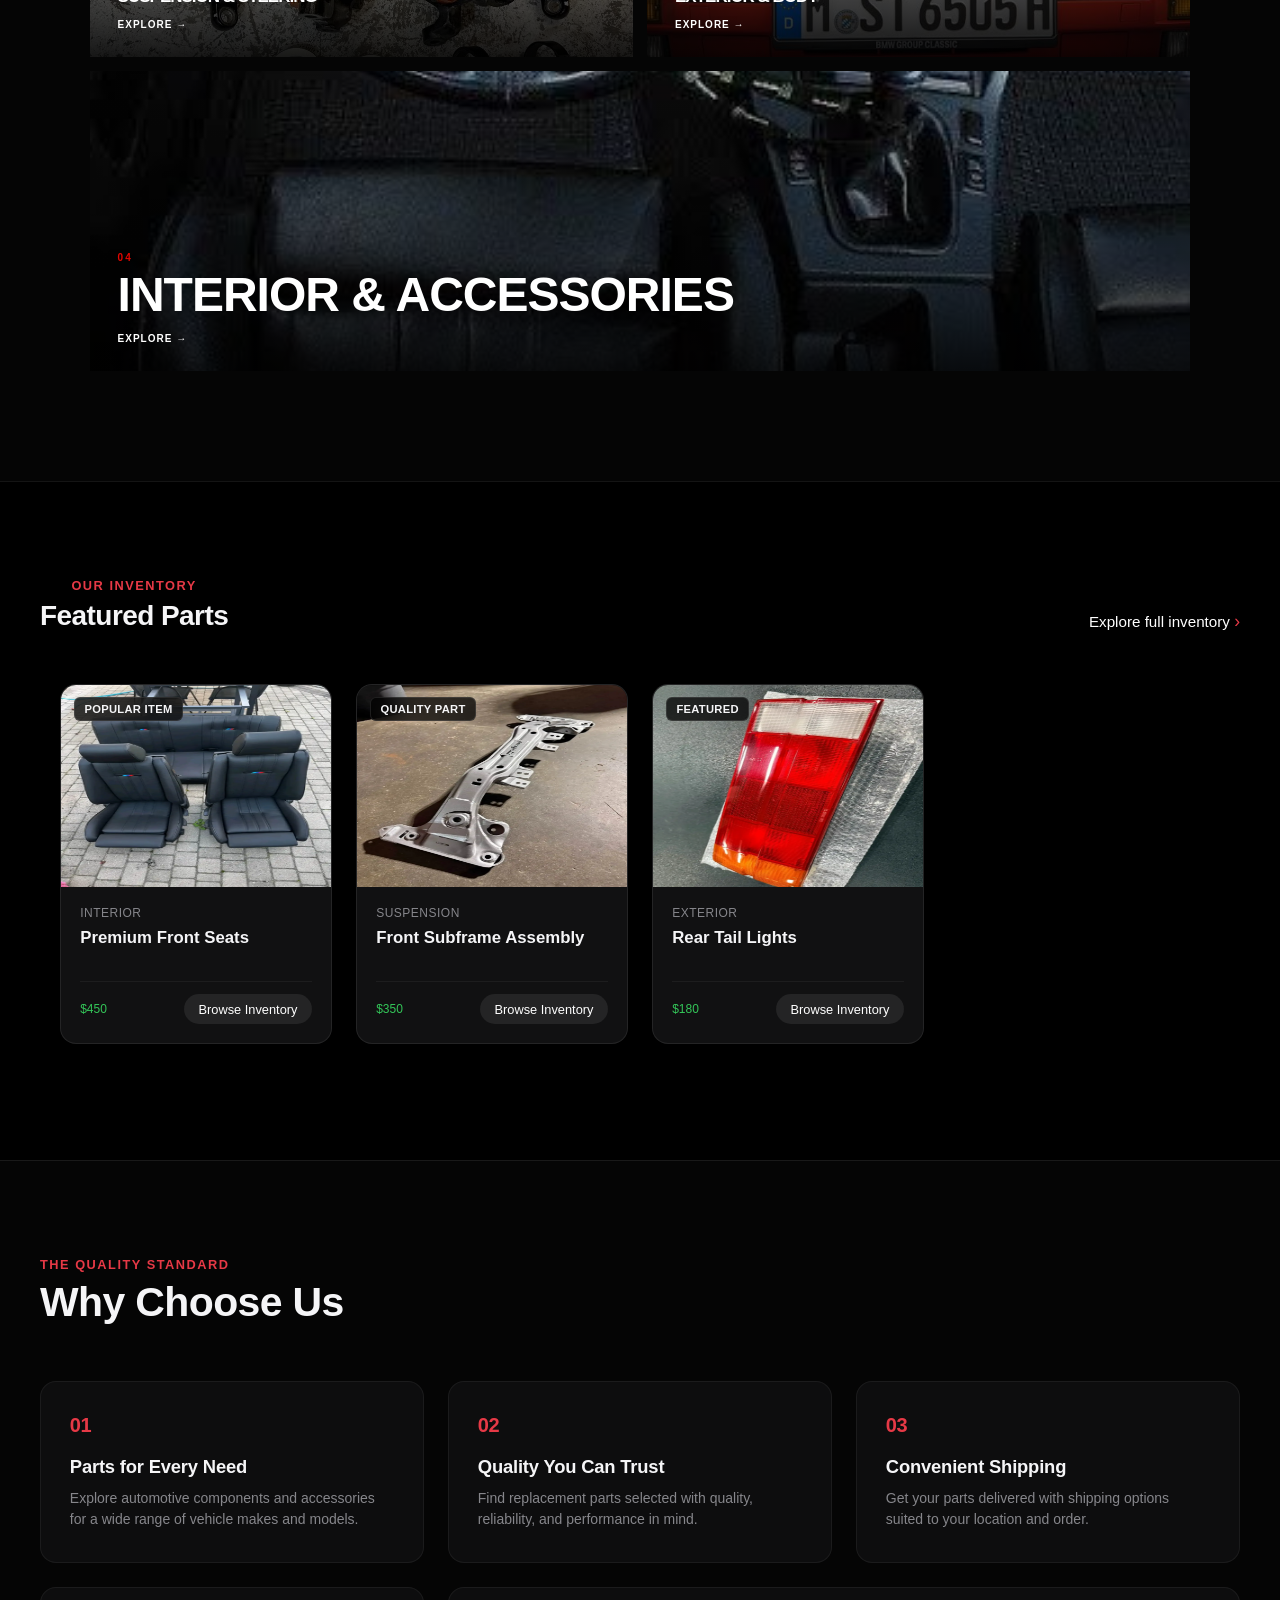
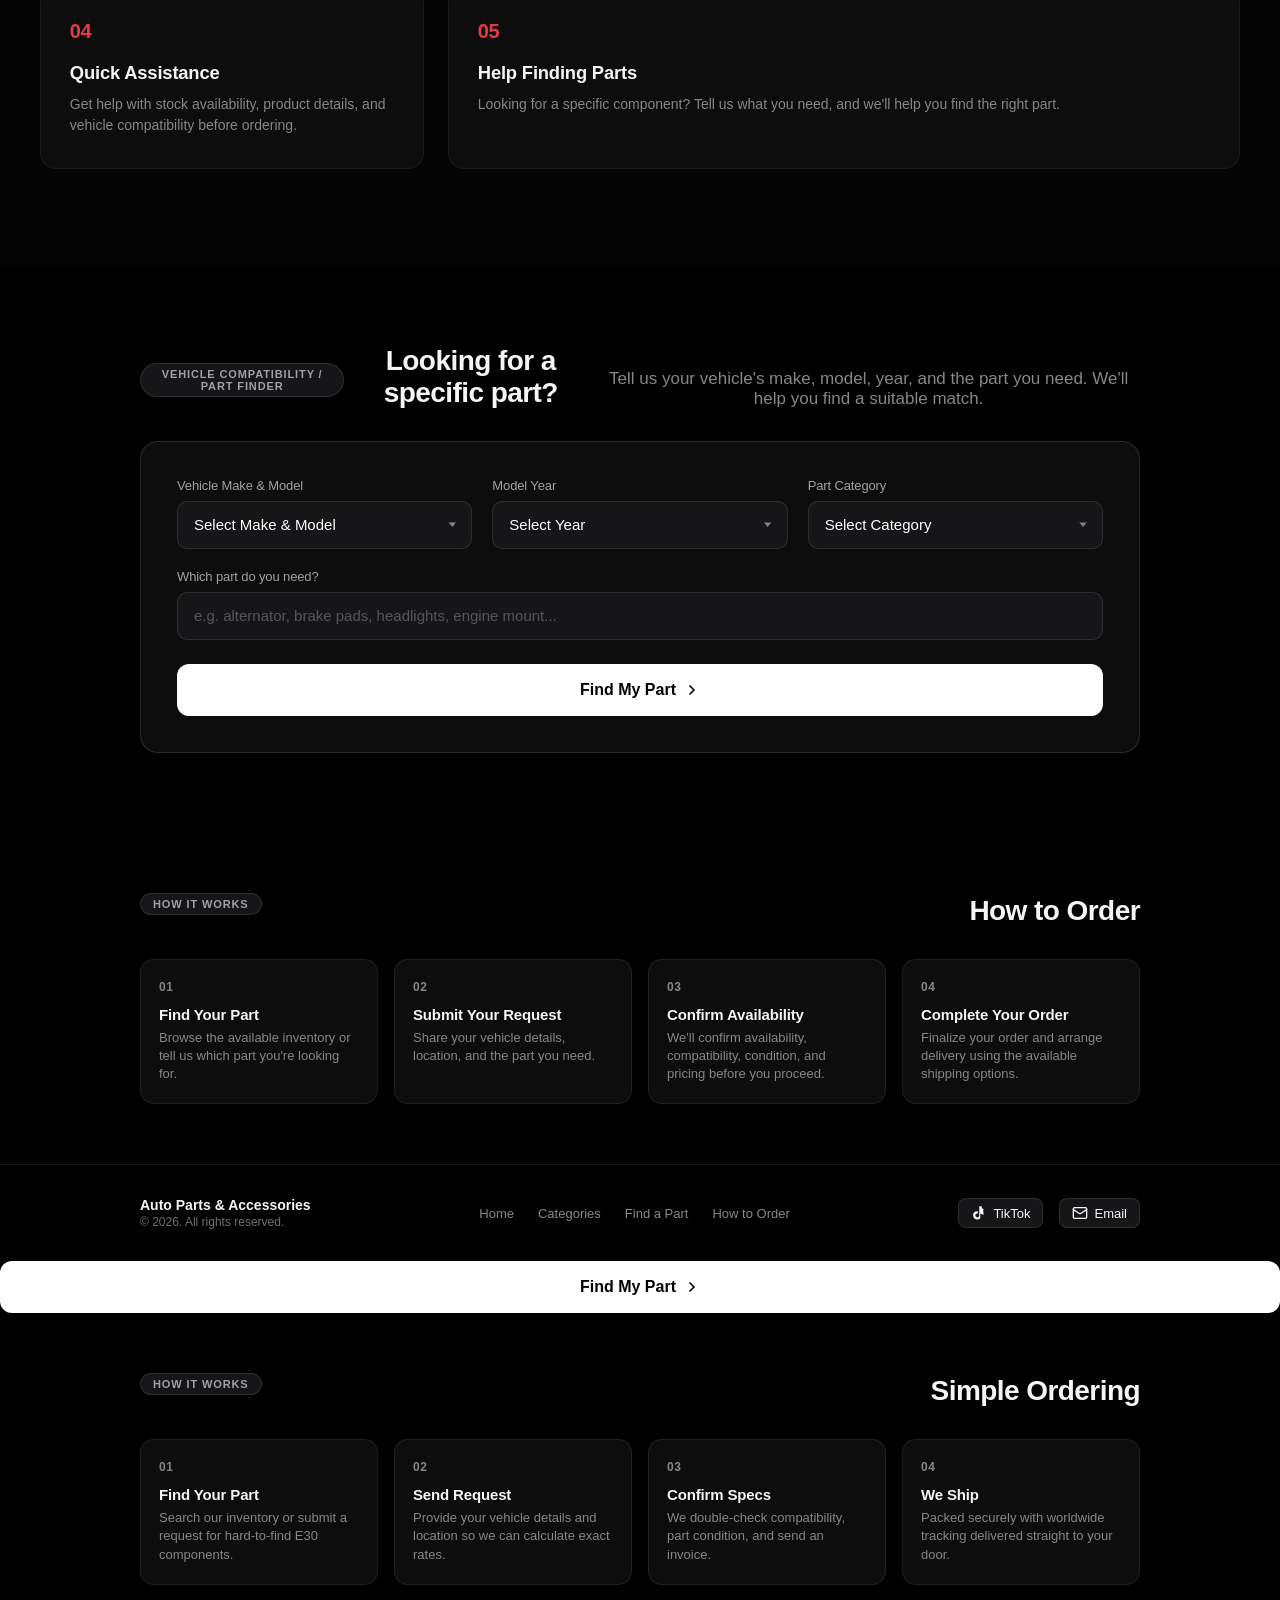
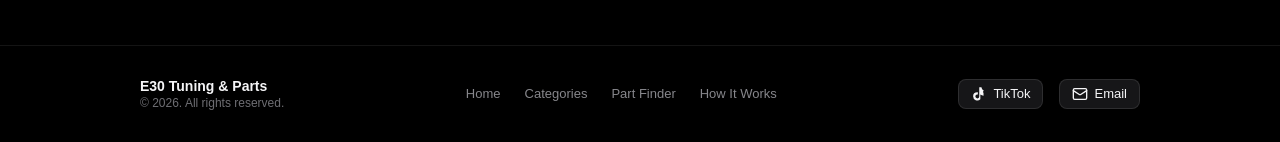
==== commit 9eb4a4fe: "Modify output message from 'Hello' to 'Goodbye'" ====
--- a/index.html
+++ b/index.html
@@ -3,7 +3,7 @@
 <head>
   <meta charset="UTF-8" />
   <meta name="viewport" content="width=device-width, initial-scale=1.0" />
-  <title>E30 Parts Guy | Genuine BMW E30 Spares</title>
+  <title>Auto Parts & Accessories | Quality Automotive Parts</title>
   <link rel="stylesheet" href="style.css" />
 </head>
 <body>
@@ -11,10 +11,10 @@
   <!-- Header & Navigation Bar -->
   <header class="navbar">
     <div class="nav-container">
-      
+
       <!-- Brand / Logo -->
       <a href="#" class="brand-logo">
-        <span class="brand-accent">BMW</span> E30 PARTS
+        <span class="brand-accent">AUTO</span> PARTS
       </a>
 
       <!-- Desktop Navigation Links -->
@@ -22,8 +22,8 @@
         <a href="#">Home</a>
         <a href="#categories">Categories</a>
         <a href="parts.html">Inventory</a>
-        <a href="#part-finder">Custom Order</a>
-        <a href="#process">Process</a>
+        <a href="#part-finder">Find a Part</a>
+        <a href="#process">How It Works</a>
         <a href="login.html">Login</a>
         <a href="#footer" class="btn-contact">Contact Us</a>
       </nav>
@@ -41,283 +41,612 @@
     <div class="mobile-menu" id="mobile-menu">
       <div class="mobile-menu-header">
         <a href="#" class="brand-logo">
-          <span class="brand-accent">BMW</span> E30 PARTS
+          <span class="brand-accent">AUTO</span> PARTS
         </a>
         <button class="close-btn" id="close-btn" aria-label="Close Menu">&times;</button>
       </div>
+
       <nav class="mobile-nav-links">
         <a href="#" class="mobile-link">Home</a>
         <a href="#categories" class="mobile-link">Categories</a>
         <a href="parts.html" class="mobile-link">Inventory</a>
-        <a href="#part-finder" class="mobile-link">Custom Order</a>
-        <a href="#process" class="mobile-link">Process</a>
-       <a href="login.html" class="mobile-link">Login</a>
+        <a href="#part-finder" class="mobile-link">Find a Part</a>
+        <a href="#process" class="mobile-link">How It Works</a>
+        <a href="login.html" class="mobile-link">Login</a>
         <a href="#footer" class="mobile-link btn-contact-mobile">Contact Us</a>
       </nav>
     </div>
   </header>
-  <!-- hero section -->
-<section class="e30-hero">
-  <div class="e30-hero-content">
-    <span class="e30-eyebrow">BMW E30 PARTS STORE</span>
-
-    <h1>
-      Genuine Parts.<br>
-      <span>Built for the E30.</span>
-    </h1>
-
-    <p>
-      Quality replacement parts and accessories for your BMW E30.
-      From engine and suspension components to interiors and more.
-    </p>
-
-    <div class="e30-hero-actions">
-      <a href="#shop" class="e30-btn e30-btn-primary">
-        Browse Parts
+
+  <!-- Hero Section -->
+  <section class="e30-hero">
+    <div class="e30-hero-content">
+      <span class="e30-eyebrow">QUALITY AUTO PARTS</span>
+
+      <h1>
+        The Right Parts.<br>
+        <span>For Every Drive.</span>
+      </h1>
+
+      <p>
+        Find quality replacement parts and accessories for your vehicle.
+        From engine and suspension components to exterior, interior, and
+        performance upgrades.
+      </p>
+
+      <div class="e30-hero-actions">
+        <a href="parts.html" class="e30-btn e30-btn-primary">
+          Browse Parts
+        </a>
+
+        <a href="#footer" class="e30-btn e30-btn-outline">
+          Contact Us
+        </a>
+      </div>
+
+      <div class="e30-hero-image">
+        <div class="e30-image-glow"></div>
+
+        <img
+          src="hero.jpg"
+          alt="Quality automotive parts and accessories"
+          style="filter: brightness(60%)"
+        />
+      </div>
+
+      <div class="e30-image-badge">
+        <span>AUTO</span>
+        <strong>PARTS</strong>
+        <small>PARTS & ACCESSORIES</small>
+      </div>
+    </div>
+  </section>
+
+  <!-- Categories -->
+  <section class="parts-categories" id="categories">
+    <div class="categories-header">
+      <div>
+        <span class="section-label">SHOP BY CATEGORY</span>
+        <h2>Find the <span>Parts You Need.</span></h2>
+      </div>
+
+      <p>
+        Explore a range of automotive parts and accessories for different
+        vehicle makes and models.
+      </p>
+    </div>
+
+    <div class="category-grid">
+
+      <a href="parts.html" class="category-card category-featured">
+        <img src="e.jpeg" alt="Automotive engine and mechanical parts">
+
+        <div class="category-overlay"></div>
+
+        <div class="category-content">
+          <span>01</span>
+          <h3>Engine &<br>Mechanical</h3>
+          <p>Engine components, cooling systems & more</p>
+          <strong>Explore Category →</strong>
+        </div>
       </a>
 
-      <a href="#contact" class="e30-btn e30-btn-outline">
-        Contact Us
+      <a href="parts.html" class="category-card">
+        <img src="s.webp" alt="Automotive suspension and steering parts">
+
+        <div class="category-overlay"></div>
+
+        <div class="category-content">
+          <span>02</span>
+          <h3>Suspension & Steering</h3>
+          <strong>Explore →</strong>
+        </div>
       </a>
-    </div>
-
-  <div class="e30-hero-image">
-    <div class="e30-image-glow"></div>
-
-    <img
-      src="hero.jpg"
-      alt="BMW E30"
-      style ="filter: brightness(60%)"
-    />
-</div>
-    <div class="e30-image-badge">
-      <span>BMW</span>
-      <strong>E30</strong>
-      <small>PARTS & ACCESSORIES</small>
-    </div>
-  </div>
-</section>
-<!-- Categories -->
-<section class="parts-categories" id="categories">
-  <div class="categories-header">
-    <div>
-      <span class="section-label">SHOP BY CATEGORY</span>
-      <h2>Find Your <span>E30 Parts.</span></h2>
-    </div>
-
-    <p>
-      Explore our selection of parts and accessories built around the
-      BMW E30.
-    </p>
-  </div>
-
-  <div class="category-grid">
-
-    <a href="parts.html" class="category-card category-featured">
-      <img src="e.jpeg" alt="BMW E30 engine parts">
-
-      <div class="category-overlay"></div>
-
-      <div class="category-content">
-        <span>01</span>
-        <h3>Engine &<br>Mechanical</h3>
-        <p>Engine components, cooling & more</p>
-        <strong>Explore Category →</strong>
-      </div>
-    </a>
-
-    <a href="parts.html" class="category-card">
-      <img src="s.webp" alt="BMW E30 suspension">
-
-      <div class="category-overlay"></div>
-
-      <div class="category-content">
-        <span>02</span>
-        <h3>Suspensions</h3>
-        <strong>Explore →</strong>
-      </div>
-    </a>
-    
-    <a href="parts.html" class="category-card">
-      <img src="x.jpeg" alt="BMW E30 exterior parts">
-
-      <div class="category-overlay"></div>
-
-      <div class="category-content">
-        <span>03</span>
-        <h3>Exterior</h3>
-        <strong>Explore →</strong>
-      </div>
-    </a>
-
-    <a href="parts.html" class="category-card">
-      <img src="i.jpeg" alt="BMW E30 interior">
-
-      <div class="category-overlay"></div>
-
-      <div class="category-content">
-        <span>04</span>
-        <h3>Interior</h3>
-        <strong>Explore →</strong>
-      </div>
-    </a>
-
-  </div>
-</section>
-<!-- Featured Parts Section -->
-<section class="featured-section" id="inventory">
-  <div class="featured-container">
-    
-    <!-- Section Header -->
-    <div class="section-header">
-      <div class="header-left">
-        <span class="section-eyebrow">CURATED INVENTORY</span>
-        <h2 class="section-title">Featured Parts</h2>
-      </div>
-      <a href="#all-parts" class="view-all-link">
-        Explore full inventory <span class="chevron">&rsaquo;</span>
+
+      <a href="parts.html" class="category-card">
+        <img src="x.jpeg" alt="Automotive exterior and body parts">
+
+        <div class="category-overlay"></div>
+
+        <div class="category-content">
+          <span>03</span>
+          <h3>Exterior & Body</h3>
+          <strong>Explore →</strong>
+        </div>
       </a>
-    </div>
-
-    <!-- 4-Product Grid -->
-    <div class="products-grid">
-
-      <!-- Product 1: Instrument Cluster -->
-      <article class="product-card">
-        <div class="product-image-container">
-          <span class="product-badge">Rare Find</span>
-          <img 
-            src="1.webp" 
-            alt="BMW E30 Instrument Gauge Cluster" 
-            class="product-img"
+
+      <a href="parts.html" class="category-card">
+        <img src="i.jpeg" alt="Automotive interior parts and accessories">
+
+        <div class="category-overlay"></div>
+
+        <div class="category-content">
+          <span>04</span>
+          <h3>Interior & Accessories</h3>
+          <strong>Explore →</strong>
+        </div>
+      </a>
+
+    </div>
+  </section>
+
+  <!-- Featured Parts Section -->
+  <section class="featured-section" id="inventory">
+    <div class="featured-container">
+
+      <!-- Section Header -->
+      <div class="section-header">
+        <div class="header-left">
+          <span class="section-eyebrow">OUR INVENTORY</span>
+          <h2 class="section-title">Featured Parts</h2>
+        </div>
+
+        <a href="parts.html" class="view-all-link">
+          Explore full inventory <span class="chevron">&rsaquo;</span>
+        </a>
+      </div>
+
+      <!-- Product Grid -->
+      <div class="products-grid">
+
+        <!-- Product 1 -->
+        <article class="product-card">
+          <div class="product-image-container">
+            <span class="product-badge">Popular Item</span>
+
+            <img
+              src="1.webp"
+              alt="Premium automotive front seats"
+              class="product-img"
+            />
+          </div>
+
+          <div class="product-details">
+            <span class="product-category">Interior</span>
+            <h3 class="product-title">Premium Front Seats</h3>
+            <p class="product-spec"></p>
+
+            <div class="product-footer">
+              <span class="product-status available">$450</span>
+              <a href="parts.html" class="btn-product-cta">Browse Inventory</a>
+            </div>
+          </div>
+        </article>
+
+        <!-- Product 2 -->
+        <article class="product-card">
+          <div class="product-image-container">
+            <span class="product-badge">Quality Part</span>
+
+            <img
+              src="2.webp"
+              alt="Automotive front subframe assembly"
+              class="product-img"
+            />
+          </div>
+
+          <div class="product-details">
+            <span class="product-category">Suspension</span>
+            <h3 class="product-title">Front Subframe Assembly</h3>
+            <p class="product-spec"></p>
+
+            <div class="product-footer">
+              <span class="product-status available">$350</span>
+              <a href="parts.html" class="btn-product-cta">Browse Inventory</a>
+            </div>
+          </div>
+        </article>
+
+        <!-- Product 3 -->
+        <article class="product-card">
+          <div class="product-image-container">
+            <span class="product-badge">Featured</span>
+
+            <img
+              src="3.webp"
+              alt="Automotive rear tail lights"
+              class="product-img"
+            />
+          </div>
+
+          <div class="product-details">
+            <span class="product-category">Exterior</span>
+            <h3 class="product-title">Rear Tail Lights</h3>
+            <p class="product-spec"></p>
+
+            <div class="product-footer">
+              <span class="product-status available">$180</span>
+              <a href="parts.html" class="btn-product-cta">Browse Inventory</a>
+            </div>
+          </div>
+        </article>
+
+      </div>
+    </div>
+  </section>
+
+  <!-- Why Choose Us Section -->
+  <section class="why-us-section">
+    <div class="why-us-container">
+
+      <!-- Section Header -->
+      <div class="why-us-header">
+        <span class="section-eyebrow">THE QUALITY STANDARD</span>
+        <h2 class="section-title">Why Choose Us</h2>
+      </div>
+
+      <!-- Key Points Grid -->
+      <div class="why-us-grid">
+
+        <!-- Point 01 -->
+        <div class="why-card">
+          <span class="why-number">01</span>
+          <h3 class="why-card-title">Parts for Every Need</h3>
+          <p class="why-card-desc">
+            Explore automotive components and accessories for a wide range
+            of vehicle makes and models.
+          </p>
+        </div>
+
+        <!-- Point 02 -->
+        <div class="why-card">
+          <span class="why-number">02</span>
+          <h3 class="why-card-title">Quality You Can Trust</h3>
+          <p class="why-card-desc">
+            Find replacement parts selected with quality, reliability,
+            and performance in mind.
+          </p>
+        </div>
+
+        <!-- Point 03 -->
+        <div class="why-card">
+          <span class="why-number">03</span>
+          <h3 class="why-card-title">Convenient Shipping</h3>
+          <p class="why-card-desc">
+            Get your parts delivered with shipping options suited to your
+            location and order.
+          </p>
+        </div>
+
+        <!-- Point 04 -->
+        <div class="why-card">
+          <span class="why-number">04</span>
+          <h3 class="why-card-title">Quick Assistance</h3>
+          <p class="why-card-desc">
+            Get help with stock availability, product details, and vehicle
+            compatibility before ordering.
+          </p>
+        </div>
+
+        <!-- Point 05 -->
+        <div class="why-card why-card-featured">
+          <span class="why-number">05</span>
+          <h3 class="why-card-title">Help Finding Parts</h3>
+          <p class="why-card-desc">
+            Looking for a specific component? Tell us what you need, and
+            we'll help you find the right part.
+          </p>
+        </div>
+
+      </div>
+    </div>
+  </section>
+
+  <!-- Part Finder -->
+  <section class="part-finder-section" id="part-finder">
+    <div class="container">
+      <div class="section-header">
+        <span class="badge">VEHICLE COMPATIBILITY / PART FINDER</span>
+        <h2>Looking for a specific part?</h2>
+        <p>
+          Tell us your vehicle's make, model, year, and the part you need.
+          We'll help you find a suitable match.
+        </p>
+      </div>
+
+      <form class="finder-card" id="partFinderForm">
+        <div class="form-grid">
+
+          <!-- Vehicle Make and Model -->
+          <div class="input-group">
+            <label for="model">Vehicle Make & Model</label>
+
+            <div class="select-wrapper">
+              <select id="model" required>
+                <option value="" disabled selected>Select Make & Model</option>
+                <option value="Toyota">Toyota</option>
+                <option value="Honda">Honda</option>
+                <option value="Mercedes-Benz">Mercedes-Benz</option>
+                <option value="BMW">BMW</option>
+                <option value="Volkswagen">Volkswagen</option>
+                <option value="Audi">Audi</option>
+                <option value="Ford">Ford</option>
+                <option value="Nissan">Nissan</option>
+                <option value="Hyundai">Hyundai</option>
+                <option value="Kia">Kia</option>
+                <option value="Lexus">Lexus</option>
+                <option value="Other">Other</option>
+              </select>
+            </div>
+          </div>
+
+          <!-- Year Selection -->
+          <div class="input-group">
+            <label for="year">Model Year</label>
+
+            <div class="select-wrapper">
+              <select id="year" required>
+                <option value="" disabled selected>Select Year</option>
+                <option value="2026">2026</option>
+                <option value="2025">2025</option>
+                <option value="2024">2024</option>
+                <option value="2023">2023</option>
+                <option value="2022">2022</option>
+                <option value="2021">2021</option>
+                <option value="2020">2020</option>
+                <option value="2019">2019</option>
+                <option value="2018">2018</option>
+                <option value="2017">2017</option>
+                <option value="2016">2016</option>
+                <option value="2015">2015</option>
+                <option value="2010">2010 or earlier</option>
+                <option value="older">Older vehicle</option>
+              </select>
+            </div>
+          </div>
+
+          <!-- Category Selection -->
+          <div class="input-group">
+            <label for="category">Part Category</label>
+
+            <div class="select-wrapper">
+              <select id="category" required>
+                <option value="" disabled selected>Select Category</option>
+                <option value="engine">Engine & Mechanical</option>
+                <option value="suspension">Suspension & Steering</option>
+                <option value="transmission">Transmission & Drivetrain</option>
+                <option value="electrical">Electrical & Electronics</option>
+                <option value="exterior">Exterior & Body</option>
+                <option value="interior">Interior & Accessories</option>
+                <option value="brakes">Brakes</option>
+                <option value="cooling">Cooling System</option>
+                <option value="performance">Performance & Tuning</option>
+                <option value="other">Other</option>
+              </select>
+            </div>
+          </div>
+
+          <!-- Part Details -->
+          <div class="input-group full-width">
+            <label for="part-needed">Which part do you need?</label>
+
+            <input
+              type="text"
+              id="part-needed"
+              placeholder="e.g. alternator, brake pads, headlights, engine mount..."
+              required
+            />
+          </div>
+
+        </div>
+
+        <button type="submit" class="submit-btn">
+          <span>Find My Part</span>
+
+          <svg width="16" height="16" viewBox="0 0 16 16" fill="none" xmlns="http://www.w3.org/2000/svg">
+            <path d="M6 12L10 8L6 4" stroke="currentColor" stroke-width="1.75" stroke-linecap="round" stroke-linejoin="round"/>
+          </svg>
+        </button>
+      </form>
+    </div>
+  </section>
+
+  <!-- How Ordering Works -->
+  <section class="process-section" id="process">
+    <div class="container">
+      <div class="section-header">
+        <span class="badge">HOW IT WORKS</span>
+        <h2>How to Order</h2>
+      </div>
+
+      <div class="steps-grid">
+
+        <div class="step-card">
+          <span class="step-num">01</span>
+          <h3>Find Your Part</h3>
+          <p>
+            Browse the available inventory or tell us which part you're
+            looking for.
+          </p>
+        </div>
+
+        <div class="step-card">
+          <span class="step-num">02</span>
+          <h3>Submit Your Request</h3>
+          <p>
+            Share your vehicle details, location, and the part you need.
+          </p>
+        </div>
+
+        <div class="step-card">
+          <span class="step-num">03</span>
+          <h3>Confirm Availability</h3>
+          <p>
+            We'll confirm availability, compatibility, condition, and
+            pricing before you proceed.
+          </p>
+        </div>
+
+        <div class="step-card">
+          <span class="step-num">04</span>
+          <h3>Complete Your Order</h3>
+          <p>
+            Finalize your order and arrange delivery using the available
+            shipping options.
+          </p>
+        </div>
+
+      </div>
+    </div>
+  </section>
+
+  <!-- Footer -->
+  <footer class="site-footer" id="footer">
+    <div class="footer-container">
+
+      <!-- Brand / Copyright -->
+      <div class="footer-brand">
+        <span class="brand-name">Auto Parts & Accessories</span>
+        <p class="copyright">&copy; 2026. All rights reserved.</p>
+      </div>
+
+      <!-- On-Page Navigation Links -->
+      <nav class="footer-nav">
+        <a href="#">Home</a>
+        <a href="#categories">Categories</a>
+        <a href="#part-finder">Find a Part</a>
+        <a href="#process">How to Order</a>
+      </nav>
+
+      <!-- Social & Contact -->
+      <div class="footer-external">
+
+        <a
+          href="https://www.tiktok.com/"
+          target="_blank"
+          rel="noopener noreferrer"
+          class="footer-link"
+        >
+          <svg width="16" height="16" viewBox="0 0 24 24" fill="currentColor">
+            <path d="M19.59 6.69a4.83 4.83 0 01-3.77-4.25V2h-3.45v13.67a2.89 2.89 0 01-5.2 1.74 2.89 2.89 0 012.31-4.64c.29 0 .56.04.82.1v-3.6a6.35 6.35 0 00-.82-.05A6.34 6.34 0 003.15 15.5a6.34 6.34 0 0010.86 4.43v-7a8.16 8.16 0 004.77 1.52v-3.4a4.85 4.85 0 01-.19-4.36z"/>
+          </svg>
+          <span>TikTok</span>
+        </a>
+
+        <a href="mailto:info@example.com" class="footer-link">
+          <svg width="16" height="16" viewBox="0 0 24 24" fill="none" stroke="currentColor" stroke-width="2" stroke-linecap="round" stroke-linejoin="round">
+            <rect x="2" y="4" width="20" height="16" rx="2"/>
+            <path d="m22 7-8.97 5.7a1.94 1.94 0 0 1-2.06 0L2 7"/>
+          </svg>
+          <span>Email</span>
+        </a>
+
+      </div>
+    </div>
+  </footer>
+
+  <!-- ==========================================
+       PART FINDER MODAL
+       ========================================== -->
+
+  <div class="finder-modal" id="finderModal">
+    <div class="finder-modal-content">
+
+      <div class="finder-modal-header">
+        <div>
+          <h3>Tell Us What Part You Need</h3>
+          <p>
+            Share your contact details so we can get back to you about
+            availability and compatibility.
+          </p>
+        </div>
+
+        <button
+          type="button"
+          class="finder-modal-close"
+          id="finderModalClose"
+          aria-label="Close"
+        >
+          &times;
+        </button>
+      </div>
+
+      <!-- Selected Request Summary -->
+      <div class="finder-request-summary">
+
+        <p>
+          <strong>Vehicle:</strong>
+          <span id="summaryModel"></span>
+        </p>
+
+        <p>
+          <strong>Model Year:</strong>
+          <span id="summaryYear"></span>
+        </p>
+
+        <p>
+          <strong>Category:</strong>
+          <span id="summaryCategory"></span>
+        </p>
+
+        <p>
+          <strong>Part Needed:</strong>
+          <span id="summaryPart"></span>
+        </p>
+
+      </div>
+
+      <div
+        class="finder-modal-message"
+        id="finderModalMessage"
+      ></div>
+
+      <form id="finderContactForm">
+
+        <!-- Request Information -->
+        <input
+          type="hidden"
+          name="form_type"
+          value="Part Finder Request"
+        />
+
+        <input
+          type="hidden"
+          name="vehicle_model"
+          id="formModel"
+        />
+
+        <input
+          type="hidden"
+          name="vehicle_year"
+          id="formYear"
+        />
+
+        <input
+          type="hidden"
+          name="part_category"
+          id="formCategory"
+        />
+
+        <input
+          type="hidden"
+          name="part_needed"
+          id="formPart"
+        />
+
+        <!-- Customer Information -->
+        <div class="finder-modal-group">
+          <label for="finderName">Full Name</label>
+
+          <input
+            type="text"
+            id="finderName"
+            name="full_name"
+            placeholder="Enter your full name"
+            required
           />
         </div>
-        <div class="product-details">
-          <span class="product-category">Interior</span>
-          <h3 class="product-title">BMW E30 Coupe Sport Seats</h3>
-          <p class="product-spec"></p>
-          <div class="product-footer">
-            <span class="product-status available">$2,500</span>
-            <a href="parts.html" class="btn-product-cta">Browse Inventory</a>
-          </div>
-        </div>
-      </article>
-
-      <!-- Product 2: Steering Wheel -->
-      <article class="product-card">
-        <div class="product-image-container">
-          <span class="product-badge">Rare Find</span>
-          <img 
-            src="2.webp" 
-            alt="BMW E30 M-Tech 1 Steering Wheel" 
-            class="product-img"
+
+        <div class="finder-modal-group">
+          <label for="finderPhone">Phone Number</label>
+
+          <input
+            type="tel"
+            id="finderPhone"
+            name="phone_number"
+            placeholder="Enter your phone number"
+            required
           />
-        </div>
-        <div class="product-details">
-          <span class="product-category">Exterior</span>
-          <h3 class="product-title">BMW E30 Front subframe</h3>
-          <p class="product-spec"></p>
-          <div class="product-footer">
-            <span class="product-status available">$700</span>
-           <a href="parts.html" class="btn-product-cta">Browse Inventory</a>
-          </div>
-        </div>
-      </article>
-
-      <!-- Product 3: Engine / Mechanical -->
-      <article class="product-card">
-        <div class="product-image-container">
-          <span class="product-badge">Rare Find</span>
-          <img 
-            src="3.webp" 
-            alt="BMW M20 Valve Control Units" 
-            class="product-img"
-          />
-        </div>
-        <div class="product-details">
-          <span class="product-category">Exterior</span>
-          <h3 class="product-title">BMW E30 Tail Headlights</h3>
-          <p class="product-spec"></p>
-          <div class="product-footer">
-            <span class="product-status available">$500</span>
-           <a href="parts.html" class="btn-product-cta">Browse Inventory</a>
-          </div>
-        </div>
-      </article>
-
-    </div>
-
-  </div>
-</section>
-<!-- Why Choose Us Section -->
-<section class="why-us-section">
-  <div class="why-us-container">
-    
-    <!-- Section Header -->
-    <div class="why-us-header">
-      <span class="section-eyebrow">THE KIASER STANDARD</span>
-      <h2 class="section-title">Why E30 Owners Choose Us</h2>
-    </div>
-
-    <!-- 5 Key Points Grid -->
-    <div class="why-us-grid">
-
-      <!-- Point 01 -->
-      <div class="why-card">
-        <span class="why-number">01</span>
-        <h3 class="why-card-title">E30-Focused Parts</h3>
-        <p class="why-card-desc">Dedicated exclusively to the E30 chassis. No generic fitments or filler inventory.</p>
-      </div>
-
-      <!-- Point 02 -->
-      <div class="why-card">
-        <span class="why-number">02</span>
-        <h3 class="why-card-title">Quality-Checked Components</h3>
-        <p class="why-card-desc">Every gauge, trim piece, and engine component is bench-tested or visually verified before listing.</p>
-      </div>
-
-      <!-- Point 03 -->
-      <div class="why-card">
-        <span class="why-number">03</span>
-        <h3 class="why-card-title">Worldwide Shipping</h3>
-        <p class="why-card-desc">Safe, tracked international packaging tailored for fragile classic automotive hardware.</p>
-      </div>
-
-      <!-- Point 04 -->
-      <div class="why-card">
-        <span class="why-number">04</span>
-        <h3 class="why-card-title">Fast Response</h3>
-        <p class="why-card-desc">Direct line for quick stock checks, fitment confirmation, and photo requests.</p>
-      </div>
-
-      <!-- Point 05 -->
-      <div class="why-card why-card-featured">
-        <span class="why-number">05</span>
-        <h3 class="why-card-title">Parts Assistance</h3>
-        <p class="why-card-desc">Need help sourcing a rare part number? We assist in tracking down exact chassis hardware.</p>
-      </div>
-
-    </div>
-
-  </div>
-</section>
-<!-- Parts -->
-<section class="part-finder-section" id="part-finder">
-  <div class="container">
-    <div class="section-header">
-      <span class="badge">E30 Compatibility / Part Finder</span>
-      <h2>Looking for a specific part?</h2>
-      <p>Tell us your E30 model, year, and the exact part you're looking for.</p>
-    </div>
-
-    <form class="finder-card" onsubmit="event.preventDefault();">
-      <div class="form-grid">
-        <!-- Model Selection -->
-        <div class="input-group">
-          <label for="model">Model</label>
-          <div class="select-wrapper">
-            <select id="model" required>
-              <option value="" disabled selected>Select Model</option>
               <option value="318i">318i / 318is</option>
               <option value="325i">325i / 325is / 325e</option>
               <option value="325ix">325iX (AWD)</option>
@@ -450,7 +779,181 @@
     </div>
   </div>
 </footer>
-
+<!-- ==========================================
+     PART FINDER MODAL
+     ========================================== -->
+
+<div class="finder-modal" id="finderModal">
+
+  <div class="finder-modal-content">
+
+    <div class="finder-modal-header">
+      <div>
+        <h3>Tell Us About Your Request</h3>
+        <p>
+          Leave your contact details and we'll get back to you about the part.
+        </p>
+      </div>
+
+      <button
+        type="button"
+        class="finder-modal-close"
+        id="finderModalClose"
+        aria-label="Close"
+      >
+        &times;
+      </button>
+    </div>
+
+
+    <!-- Selected request summary -->
+
+    <div class="finder-request-summary">
+
+      <p>
+        <strong>Model:</strong>
+        <span id="summaryModel"></span>
+      </p>
+
+      <p>
+        <strong>Year:</strong>
+        <span id="summaryYear"></span>
+      </p>
+
+      <p>
+        <strong>Category:</strong>
+        <span id="summaryCategory"></span>
+      </p>
+
+      <p>
+        <strong>Part:</strong>
+        <span id="summaryPart"></span>
+      </p>
+
+    </div>
+
+
+    <div
+      class="finder-modal-message"
+      id="finderModalMessage"
+    ></div>
+
+
+    <form id="finderContactForm">
+
+      <!-- Request information -->
+      <input
+        type="hidden"
+        name="form_type"
+        value="Part Finder Request"
+      />
+
+      <input
+        type="hidden"
+        name="vehicle_model"
+        id="formModel"
+      />
+
+      <input
+        type="hidden"
+        name="vehicle_year"
+        id="formYear"
+      />
+
+      <input
+        type="hidden"
+        name="part_category"
+        id="formCategory"
+      />
+
+      <input
+        type="hidden"
+        name="part_needed"
+        id="formPart"
+      />
+
+
+      <!-- Customer information -->
+
+      <div class="finder-modal-group">
+
+        <label for="finderName">
+          Full Name
+        </label>
+
+        <input
+          type="text"
+          id="finderName"
+          name="full_name"
+          placeholder="Enter your full name"
+          required
+        />
+
+      </div>
+
+
+      <div class="finder-modal-group">
+
+        <label for="finderPhone">
+          Phone Number
+        </label>
+
+        <input
+          type="tel"
+          id="finderPhone"
+          name="phone_number"
+          placeholder="e.g. +234 801 234 5678"
+          required
+        />
+
+      </div>
+
+
+      <div class="finder-modal-group">
+
+        <label for="finderLocation">
+          Location
+        </label>
+
+        <input
+          type="text"
+          id="finderLocation"
+          name="location"
+          placeholder="City / State / Country"
+          required
+        />
+
+      </div>
+
+
+      <div class="finder-modal-group">
+
+        <label for="finderDetails">
+          Additional Details
+        </label>
+
+        <textarea
+          id="finderDetails"
+          name="additional_details"
+          placeholder="Any other details about the part you need..."
+        ></textarea>
+
+      </div>
+
+
+      <button
+        type="submit"
+        class="finder-modal-submit"
+        id="finderModalSubmit"
+      >
+        Send Part Request
+      </button>
+
+    </form>
+
+  </div>
+
+</div>
 
 
   <script src="script.js"></script>
